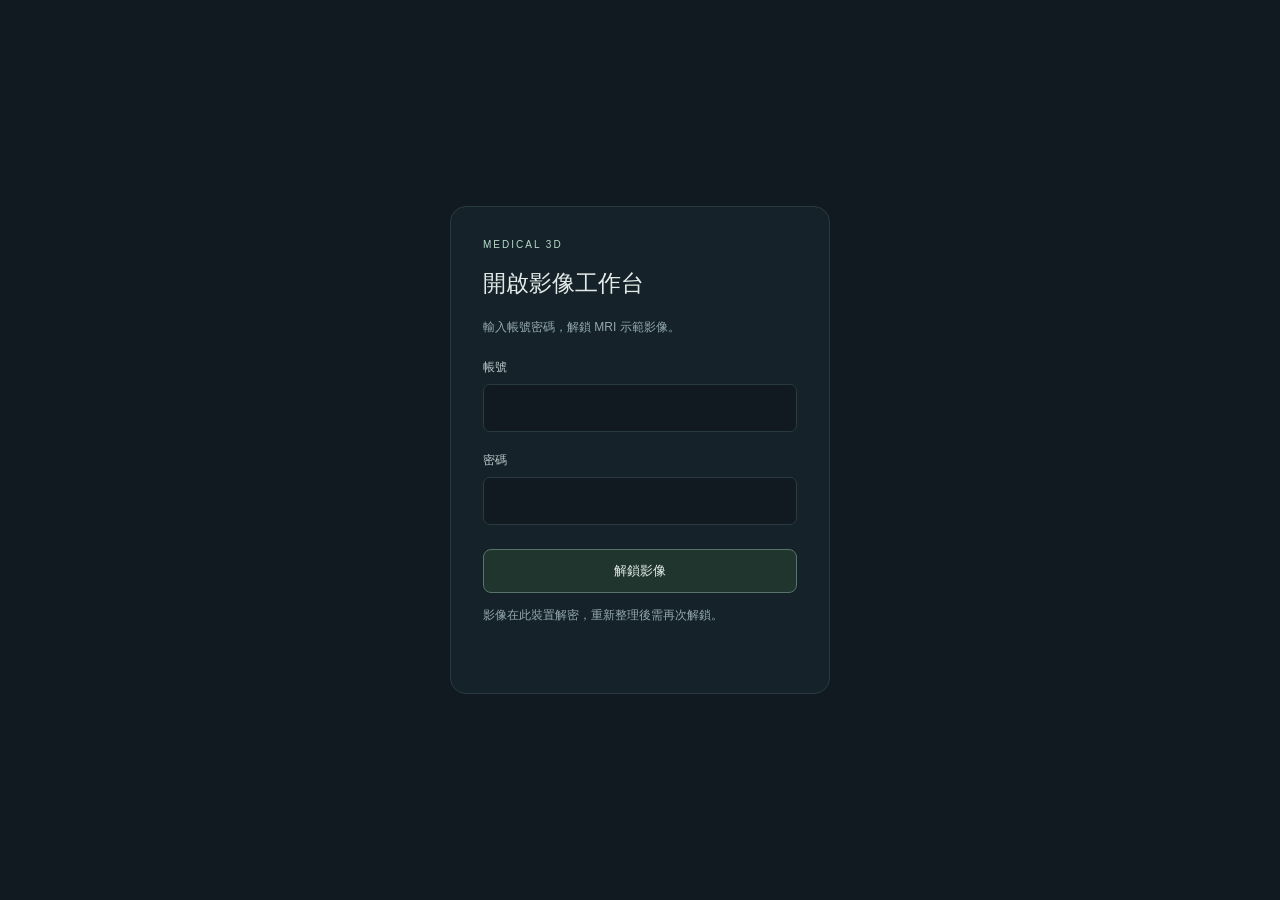
==== index.html @ 7bbcfc9d "Publish encrypted MRI demonstration" ====
<!doctype html>
<html lang="zh-Hant">
<head>
  <meta charset="utf-8"><meta name="viewport" content="width=device-width,initial-scale=1,viewport-fit=cover">
  <meta name="referrer" content="no-referrer"><meta http-equiv="Content-Security-Policy" content="default-src 'self'; script-src 'self' 'wasm-unsafe-eval'; style-src 'self' 'unsafe-inline'; img-src 'self' data: blob:; connect-src 'self'; worker-src 'self' blob:; object-src 'none'; base-uri 'self'; form-action 'none'">
  <meta name="theme-color" content="#101a20"><title>Medical 3D · 影像工作台</title>
  <link rel="stylesheet" href="style.css">
</head>
<body class="locked">
  <div id="login" class="login-screen"><form id="loginForm" class="login-card">
    <div class="eyebrow">MEDICAL 3D</div><h2>開啟影像工作台</h2><p>輸入帳號密碼，解鎖 MRI 示範影像。</p>
    <label for="username">帳號</label><input id="username" autocomplete="username" autocapitalize="characters" required>
    <label for="password">密碼</label><input id="password" type="password" autocomplete="current-password" required>
    <button id="unlock" class="button" type="submit">解鎖影像</button><p id="loginStatus" role="status" aria-live="polite">影像在此裝置解密，重新整理後需再次解鎖。</p>
  </form></div>
  <header><a class="brand" href="./"><span class="brand-icon">◈</span> MEDICAL <b>3D</b></a><span class="edition">影像工作台 <small>PREVIEW 01</small></span><button id="openFile" class="button">＋ 開啟影像檔</button><button id="lock" class="text-button" hidden>鎖定</button><input id="file" type="file" accept=".m3d,.nii" hidden></header>
  <main>
    <aside>
      <div class="eyebrow">WORKSPACE</div><h1>從切片，<br>看見立體。</h1><p class="intro">探索影像、調整剖面，<br>從不同視角理解空間。</p>
      <section><label for="dataset">影像資料</label><select id="dataset"><option value="phantom">合成幾何 · 功能測試</option></select><div class="meta"><span id="dimensions">—</span><span id="kind">合成測試</span></div></section>
      <section><div class="section-title">顯示方式</div><div class="segmented" id="modes"><button data-mode="4" class="active">立體</button><button data-mode="0">切片</button><button data-mode="3">四視窗</button></div></section>
      <section class="controls"><div class="section-title">影像調整 <button class="text-button" id="reset">重設</button></div>
        <label for="slice">切片位置 <output id="sliceValue">—</output></label><input id="slice" type="range" min="0" max="100" value="50">
        <label for="contrast">亮度下限 <output id="contrastValue">25</output></label><input id="contrast" type="range" min="0" max="240" value="25">
        <label for="ceiling">亮度上限 <output id="ceilingValue">220</output></label><input id="ceiling" type="range" min="1" max="255" value="220">
        <label for="opacity">不透明度 <output id="opacityValue">100%</output></label><input id="opacity" type="range" min="5" max="100" value="100">
      </section>
      <section><div class="section-title">探索剖面 <label class="switch"><input id="clipEnabled" type="checkbox" aria-label="開啟剖切"><span></span></label></div><input aria-label="剖切深度" id="clip" type="range" min="-140" max="140" value="0" disabled><p class="hint">開啟後滑動，查看體積內部。</p></section>
      <details><summary>這份影像的限制</summary><p id="details">合成幾何，只用於驗證顯示與操作。</p><p>本版尚未提供組織分割、手術路徑或力學模擬。重採樣切面不增加原始影像資訊。</p></details>
      <footer>裝置內顯示 · 本機選檔不會上傳<br><a href="vendor/NIIVUE-LICENSE.txt">NiiVue 0.58.0</a></footer>
    </aside>
    <div class="workspace">
      <div class="viewer-top"><div><span class="dot"></span><span id="title">合成幾何 · 功能測試</span></div><span id="state" role="status" aria-live="polite">準備顯示引擎</span></div>
      <div class="canvas-wrap"><canvas id="gl" aria-label="可互動的三維影像"></canvas><div id="empty" hidden></div><div class="view-label" id="viewLabel">3D VOLUME</div><div class="canvas-note" id="canvasNote">合成幾何 · 非病例影像</div><div class="quick-views"><button data-view="front">正面視角</button><button data-view="side">側面視角</button><button data-view="top">頂部視角</button></div></div>
      <div class="viewer-bottom"><span>單指拖曳旋轉 · 雙指縮放</span><span id="resolution">—</span></div>
      <div class="notice"><span>◉</span><p id="notice">合成幾何供功能測試。可從左側選擇本機病例，或開啟 .m3d／未壓縮 .nii 檔。</p></div>
    </div>
  </main>
  <script type="module" src="app.js"></script>
</body></html>
---- style.css ----
:root{color-scheme:dark;--bg:#101a20;--panel:#152229;--line:#2a3a41;--ink:#e3ebe9;--muted:#94a9ad;--accent:#b5dcc9;--warm:#ddc399;font-family:-apple-system,BlinkMacSystemFont,"Noto Sans TC",sans-serif}*{box-sizing:border-box}body{margin:0;background:var(--bg);color:var(--ink)}header{height:80px;border-bottom:1px solid var(--line);display:flex;align-items:center;padding:0 30px;gap:36px}.brand{color:var(--ink);text-decoration:none;font-size:16px;letter-spacing:2px;display:flex;align-items:center;gap:8px}.brand b{font-weight:400;color:var(--accent)}.brand-icon{font-size:32px;color:var(--accent);margin-right:6px}.edition{font-size:13px;color:var(--muted)}.edition small{font-size:9px;letter-spacing:1.2px;margin-left:12px}button,select,input{font:inherit}button,select{min-height:44px}button{cursor:pointer;color:var(--ink)}.button{margin-left:auto;border:1px solid #577469;border-radius:8px;background:#20352e;padding:0 18px;font-size:13px}button:hover{filter:brightness(1.16)}button:focus-visible,select:focus-visible,input:focus-visible,summary:focus-visible{outline:2px solid var(--accent);outline-offset:4px}main{display:grid;grid-template-columns:278px minmax(0,1fr);min-height:calc(100dvh - 80px)}aside{padding:30px 24px;background:var(--panel);border-right:1px solid var(--line)}.eyebrow{font-size:10px;color:var(--accent);letter-spacing:2px}h1{font-size:30px;line-height:1.45;font-weight:500;letter-spacing:.6px;margin:16px 0 12px}.intro{font-size:12px;line-height:1.9;color:var(--muted);margin:0 0 30px}section{margin-bottom:25px}label,.section-title{font-size:12px;display:flex;align-items:center;justify-content:space-between;color:#b9c9ca;margin-bottom:12px}.section-title{letter-spacing:.4px}select{width:100%;background:#101c22;border:1px solid var(--line);border-radius:7px;padding:10px;color:var(--ink);font-size:12px}.meta{display:flex;justify-content:space-between;gap:8px;font-size:10px;color:var(--muted);margin-top:11px}.segmented{display:flex;padding:4px;background:#0d181d;border-radius:8px;gap:3px}.segmented button{flex:1;border:0;background:none;color:var(--muted);border-radius:5px;font-size:12px}.segmented button.active{background:#345346;color:#e4f1e8}.text-button{border:0;background:none;font-size:11px;color:var(--accent);min-height:30px}.controls label{margin-top:15px;margin-bottom:8px}output{font-size:11px;color:var(--ink);font-variant-numeric:tabular-nums}input[type=range]{width:100%;accent-color:var(--accent);height:22px;margin:0;cursor:pointer}input:disabled{opacity:.3}.hint,details p{font-size:11px;line-height:1.9;color:var(--muted)}.switch{margin:0;cursor:pointer}.switch input{width:20px;height:20px;accent-color:var(--accent)}details{border-top:1px solid var(--line);padding-top:18px}summary{font-size:11px;color:var(--warm);cursor:pointer;min-height:30px}footer{font-size:10px;color:#7e999f;line-height:2;margin-top:25px}footer a{color:inherit}.workspace{padding:22px 28px;min-width:0;display:flex;flex-direction:column}.viewer-top,.viewer-bottom{display:flex;align-items:center;justify-content:space-between;gap:14px;font-size:12px;min-height:40px}.viewer-top>div{display:flex;align-items:center;gap:10px}.dot{width:6px;height:6px;background:var(--accent);border-radius:50%}#state{font-size:10px;color:var(--muted)}.canvas-wrap{position:relative;min-height:400px;height:calc(100dvh - 263px);max-height:980px;background:#080f13;border:1px solid #223239;border-radius:12px;overflow:hidden;margin-top:12px}canvas{width:100%;height:100%;display:block;touch-action:none}.view-label{position:absolute;left:22px;top:20px;pointer-events:none;font-size:10px;letter-spacing:2px;color:#89a6aa}.canvas-note{position:absolute;left:22px;bottom:20px;pointer-events:none;font-size:10px;color:#b8a687;background:#111a1ecf;padding:7px 10px;border-radius:5px}.quick-views{position:absolute;right:16px;top:12px;display:flex;gap:4px}.quick-views button{border:1px solid #2b4148;border-radius:5px;color:#a1b9bd;background:#101d25cc;padding:6px 10px;font-size:10px}.viewer-bottom{font-size:10px;color:var(--muted);min-height:42px}.notice{border:1px solid #4c4636;background:#29282077;border-radius:8px;padding:12px 16px;display:flex;gap:12px;align-items:flex-start;color:var(--warm);margin-top:5px}.notice>span{margin-top:1px}.notice p{margin:0;font-size:11px;line-height:1.8}#empty{position:absolute;inset:0;display:grid;place-items:center;background:#101a20;padding:30px;text-align:center;color:var(--warm);font-size:14px;line-height:1.8}#empty[hidden]{display:none}@media(min-width:1500px){aside{padding:34px}main{grid-template-columns:310px minmax(0,1fr)}.workspace{padding:26px 40px}}@media(max-width:900px){header{padding:0 20px;gap:16px;height:68px}.edition{display:none}main{grid-template-columns:230px minmax(0,1fr)}aside{padding:24px 18px}h1{font-size:25px}.workspace{padding:16px}.canvas-wrap{height:calc(100dvh - 260px);min-height:380px}.quick-views button{font-size:9px;padding:4px 7px}.canvas-note{left:12px;bottom:12px;max-width:90%;font-size:9px}}@media(max-width:620px){header{padding:0 14px;height:64px}.brand{font-size:12px;letter-spacing:1px}.button{font-size:11px;padding:0 10px}main{display:flex;flex-direction:column}.workspace{order:0;padding:12px}.canvas-wrap{height:58dvh;min-height:340px}.viewer-top{font-size:11px}.viewer-top #state{max-width:95px;text-align:right}.quick-views{top:36px;right:10px;gap:3px}aside{order:1;border-right:0;border-top:1px solid var(--line);display:grid;grid-template-columns:1fr 1fr;gap:20px;padding:24px}.eyebrow,h1,.intro{display:none}aside section{margin:0}aside .controls{grid-row:span 2}aside details{grid-column:1/-1}aside footer{margin:0;grid-column:1/-1}.notice p{font-size:10px}.canvas-note{max-width:95%;font-size:9px}.view-label{left:14px;top:15px}.viewer-bottom{font-size:9px}}
@media(min-width:621px){body{height:100dvh;overflow:hidden}main{height:calc(100dvh - 80px);min-height:0;overflow:hidden}aside{overflow-y:auto}.workspace{min-height:0;height:100%;overflow:hidden}.canvas-wrap{flex:1;min-height:180px;height:auto}.viewer-top,.viewer-bottom,.notice{flex-shrink:0}}
@media(min-width:621px) and (max-width:900px){main{height:calc(100dvh - 68px)}}

.locked>header,.locked>main{display:none}.login-screen{min-height:100dvh;display:grid;place-items:center;padding:24px}.login-screen[hidden]{display:none}.login-card{width:min(100%,380px);padding:32px;border:1px solid var(--line);border-radius:16px;background:var(--panel)}.login-card h2{font-size:23px;font-weight:500;margin:18px 0}.login-card p{font-size:12px;color:var(--muted);line-height:1.8}.login-card label{margin:20px 0 8px}.login-card input{width:100%;min-height:48px;padding:12px;border:1px solid var(--line);border-radius:7px;background:var(--bg);color:var(--ink);font-size:16px}.login-card .button{width:100%;margin-top:24px}.login-card .eyebrow{display:block}#loginStatus{min-height:44px}.locked{overflow:auto}
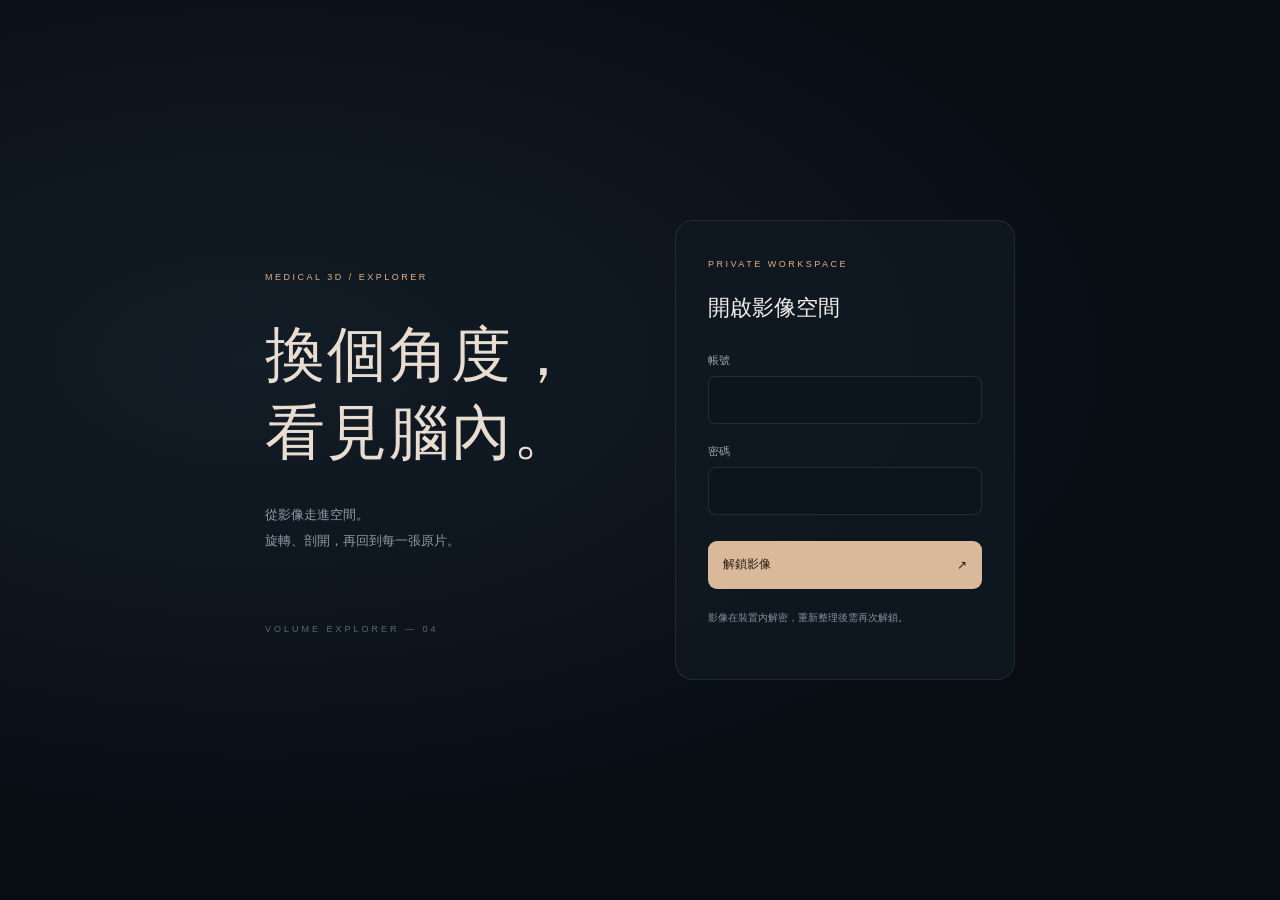
==== commit 017c47de: "Redesign brain explorer with high-resolution rendering and immersive controls" ====
--- a/index.html
+++ b/index.html
@@ -1,40 +1,21 @@
 <!doctype html>
 <html lang="zh-Hant">
 <head>
-  <meta charset="utf-8"><meta name="viewport" content="width=device-width,initial-scale=1,viewport-fit=cover">
-  <meta name="referrer" content="no-referrer"><meta http-equiv="Content-Security-Policy" content="default-src 'self'; script-src 'self' 'wasm-unsafe-eval'; style-src 'self' 'unsafe-inline'; img-src 'self' data: blob:; connect-src 'self'; worker-src 'self' blob:; object-src 'none'; base-uri 'self'; form-action 'none'">
-  <meta name="theme-color" content="#101a20"><title>Medical 3D · 影像工作台</title>
-  <link rel="stylesheet" href="style.css">
+<meta charset="utf-8"><meta name="viewport" content="width=device-width,initial-scale=1,viewport-fit=cover"><meta name="referrer" content="no-referrer">
+<meta http-equiv="Content-Security-Policy" content="default-src 'self'; script-src 'self' 'wasm-unsafe-eval'; style-src 'self' 'unsafe-inline'; img-src 'self' data: blob:; connect-src 'self'; worker-src 'self' blob:; object-src 'none'; base-uri 'self'; form-action 'none'">
+<meta name="theme-color" content="#080d14"><title>Medical 3D · Brain Explorer</title><link rel="stylesheet" href="style.css?v=20261001-explorer">
 </head>
 <body class="locked">
-  <div id="login" class="login-screen"><form id="loginForm" class="login-card">
-    <div class="eyebrow">MEDICAL 3D</div><h2>開啟影像工作台</h2><p>輸入帳號密碼，解鎖 MRI 示範影像。</p>
-    <label for="username">帳號</label><input id="username" autocomplete="username" autocapitalize="characters" required>
-    <label for="password">密碼</label><input id="password" type="password" autocomplete="current-password" required>
-    <button id="unlock" class="button" type="submit">解鎖影像</button><p id="loginStatus" role="status" aria-live="polite">影像在此裝置解密，重新整理後需再次解鎖。</p>
-  </form></div>
-  <header><a class="brand" href="./"><span class="brand-icon">◈</span> MEDICAL <b>3D</b></a><span class="edition">影像工作台 <small>PREVIEW 01</small></span><button id="openFile" class="button">＋ 開啟影像檔</button><button id="lock" class="text-button" hidden>鎖定</button><input id="file" type="file" accept=".m3d,.nii" hidden></header>
-  <main>
-    <aside>
-      <div class="eyebrow">WORKSPACE</div><h1>從切片，<br>看見立體。</h1><p class="intro">探索影像、調整剖面，<br>從不同視角理解空間。</p>
-      <section><label for="dataset">影像資料</label><select id="dataset"><option value="phantom">合成幾何 · 功能測試</option></select><div class="meta"><span id="dimensions">—</span><span id="kind">合成測試</span></div></section>
-      <section><div class="section-title">顯示方式</div><div class="segmented" id="modes"><button data-mode="4" class="active">立體</button><button data-mode="0">切片</button><button data-mode="3">四視窗</button></div></section>
-      <section class="controls"><div class="section-title">影像調整 <button class="text-button" id="reset">重設</button></div>
-        <label for="slice">切片位置 <output id="sliceValue">—</output></label><input id="slice" type="range" min="0" max="100" value="50">
-        <label for="contrast">亮度下限 <output id="contrastValue">25</output></label><input id="contrast" type="range" min="0" max="240" value="25">
-        <label for="ceiling">亮度上限 <output id="ceilingValue">220</output></label><input id="ceiling" type="range" min="1" max="255" value="220">
-        <label for="opacity">不透明度 <output id="opacityValue">100%</output></label><input id="opacity" type="range" min="5" max="100" value="100">
-      </section>
-      <section><div class="section-title">探索剖面 <label class="switch"><input id="clipEnabled" type="checkbox" aria-label="開啟剖切"><span></span></label></div><input aria-label="剖切深度" id="clip" type="range" min="-140" max="140" value="0" disabled><p class="hint">開啟後滑動，查看體積內部。</p></section>
-      <details><summary>這份影像的限制</summary><p id="details">合成幾何，只用於驗證顯示與操作。</p><p>本版尚未提供組織分割、手術路徑或力學模擬。重採樣切面不增加原始影像資訊。</p></details>
-      <footer>裝置內顯示 · 本機選檔不會上傳<br><a href="vendor/NIIVUE-LICENSE.txt">NiiVue 0.58.0</a></footer>
-    </aside>
-    <div class="workspace">
-      <div class="viewer-top"><div><span class="dot"></span><span id="title">合成幾何 · 功能測試</span></div><span id="state" role="status" aria-live="polite">準備顯示引擎</span></div>
-      <div class="canvas-wrap"><canvas id="gl" aria-label="可互動的三維影像"></canvas><div id="empty" hidden></div><div class="view-label" id="viewLabel">3D VOLUME</div><div class="canvas-note" id="canvasNote">合成幾何 · 非病例影像</div><div class="quick-views"><button data-view="front">正面視角</button><button data-view="side">側面視角</button><button data-view="top">頂部視角</button></div></div>
-      <div class="viewer-bottom"><span>單指拖曳旋轉 · 雙指縮放</span><span id="resolution">—</span></div>
-      <div class="notice"><span>◉</span><p id="notice">合成幾何供功能測試。可從左側選擇本機病例，或開啟 .m3d／未壓縮 .nii 檔。</p></div>
-    </div>
-  </main>
-  <script type="module" src="app.js"></script>
+<div id="login" class="login-screen"><div class="login-intro"><span class="eyebrow">MEDICAL 3D / EXPLORER</span><h1>換個角度，<br>看見腦內。</h1><p>從影像走進空間。<br>旋轉、剖開，再回到每一張原片。</p><span class="login-caption">VOLUME EXPLORER — 04</span></div><form id="loginForm" class="login-card"><span class="eyebrow">PRIVATE WORKSPACE</span><h2>開啟影像空間</h2><label for="username">帳號</label><input id="username" autocomplete="username" autocapitalize="characters" required><label for="password">密碼</label><input id="password" type="password" autocomplete="current-password" required><button id="unlock" type="submit" class="primary">解鎖影像 <span>↗</span></button><p id="loginStatus" role="status" aria-live="polite">影像在裝置內解密，重新整理後需再次解鎖。</p></form></div>
+<header><a class="brand" href="./"><span class="brand-mark">M<span>3</span></span><span>MEDICAL <b>3D</b><small>BRAIN EXPLORER</small></span></a><div class="study-select"><label class="sr-only" for="dataset">影像資料</label><span class="study-dot"></span><select id="dataset"><option value="phantom">合成幾何 · 功能測試</option></select></div><div class="header-actions"><button id="openFile" class="quiet">匯入</button><button id="settingsToggle" aria-controls="settingsPanel" aria-expanded="false" class="quiet">調整 <span>☷</span></button><button id="lock" class="quiet" hidden>鎖定</button></div><input id="file" type="file" accept=".m3d,.nii" hidden></header>
+<main>
+<div class="canvas-wrap"><canvas id="gl" aria-label="可互動的三維影像"></canvas><div id="empty" hidden></div></div>
+<div class="scene-heading"><span class="eyebrow" id="viewLabel">VOLUME EXPLORER</span><h1 id="sceneTitle">腦內，另一個視角。</h1><p id="modeHelp">拖曳旋轉，探索影像中的空間。</p><div class="scene-meta"><span id="kind">—</span><span id="resolution">—</span><span id="state" role="status" aria-live="polite">準備顯示</span></div><span id="title" class="sr-only"></span><span id="dimensions" class="sr-only"></span></div>
+<div class="quick-views"><span>VIEW</span><button data-view="front" aria-label="正面視角">01</button><button data-view="side" aria-label="側面視角">02</button><button data-view="top" aria-label="頂部視角">03</button><i></i><button id="rotate" aria-pressed="false" aria-label="自動旋轉">↻</button><button id="reset" aria-label="重設視角">⌂</button></div>
+<section class="source-card" id="sourceCard" aria-label="同步原始切片"><div class="card-label"><span>SOURCE IMAGE</span><output id="previewValue">—</output></div><canvas id="sourcePreview" width="256" height="256" aria-label="原始切片對照"></canvas><div class="preview-control"><label for="previewSlice">原片位置</label><input id="previewSlice" aria-label="原片位置" type="range" min="0" max="62" value="31"></div><p>同一組 MRI · 原片對照</p></section>
+<div class="scene-foot"><span id="gestureHelp">拖曳旋轉 · 雙指縮放</span><span id="canvasNote">AI 候選分割 · 幾何未校準</span></div>
+<div class="bottom-tools"><section id="cutControls" hidden><div class="cut-heading"><label for="clipAxis">剖切方向</label><select id="clipAxis"><option value="0">方向一</option><option value="1">方向二</option><option value="2">方向三</option></select><button id="faceCut" class="quiet">面向剖面</button><output id="clipValue">中央</output></div><div class="cut-range"><span>淺</span><input aria-label="剖切深度" id="clip" type="range" min="-45" max="45" value="0"><span>深</span></div></section><section class="slice-navigation" aria-label="切面位置"><div><label for="slice">原切片位置 <output id="sliceValue">—</output></label><input id="slice" type="range" min="0" max="100" value="50"></div><div class="reslice-control"><label for="sliceX">重切面一 <output id="sliceXValue">—</output></label><input id="sliceX" type="range" min="0" max="255" value="128"></div><div class="reslice-control"><label for="sliceY">重切面二 <output id="sliceYValue">—</output></label><input id="sliceY" type="range" min="0" max="255" value="128"></div></section>
+<nav id="modes" aria-label="顯示方式"><button data-mode="tissue" data-needs-brain hidden><span class="mode-symbol">◈</span>立體探索</button><button data-mode="cut"><span class="mode-symbol">◐</span>剖開看</button><button data-mode="review" data-needs-brain hidden><span class="mode-symbol">⊕</span>分割核對</button><button data-mode="slice"><span class="mode-symbol">▤</span>原切片</button><button data-mode="multi"><span class="mode-symbol">⊞</span>四視窗</button><button data-mode="brain" data-needs-brain hidden><span class="mode-symbol">◇</span>腦外形</button></nav></div>
+<aside id="settingsPanel" hidden><div class="panel-heading"><h2>影像調整</h2><button id="settingsClose" class="quiet" aria-label="關閉調整">×</button></div><section><label for="renderStyle">立體外觀</label><select id="renderStyle"><option value="warm">暖色光影</option><option value="gray">灰階光影</option><option value="flat">原始灰階</option></select><p class="hint">外觀配色不代表組織分類；原切片維持灰階。</p><label for="contrast">亮度下限 <output id="contrastValue">25</output></label><input id="contrast" type="range" min="0" max="240" value="25"><label for="ceiling">亮度上限 <output id="ceilingValue">220</output></label><input id="ceiling" type="range" min="1" max="255" value="220"><label for="opacity">不透明度 <output id="opacityValue">100%</output></label><input id="opacity" type="range" min="5" max="100" value="100"></section><details><summary>來源與限制</summary><p id="details"></p><p id="notice"></p><p>尚未提供腫瘤／血管分割、手術路徑或力學模擬。現有 JPEG 不提供已驗證的解剖方向或毫米尺度。</p></details><footer>本機選檔不會上傳<br><a href="vendor/NIIVUE-LICENSE.txt">NiiVue 0.58.0</a> · EXPLORER 04</footer></aside>
+</main><script type="module" src="app.js?v=20261001-explorer"></script>
 </body></html>
--- a/style.css
+++ b/style.css
@@ -1,5 +1,9 @@
-:root{color-scheme:dark;--bg:#101a20;--panel:#152229;--line:#2a3a41;--ink:#e3ebe9;--muted:#94a9ad;--accent:#b5dcc9;--warm:#ddc399;font-family:-apple-system,BlinkMacSystemFont,"Noto Sans TC",sans-serif}*{box-sizing:border-box}body{margin:0;background:var(--bg);color:var(--ink)}header{height:80px;border-bottom:1px solid var(--line);display:flex;align-items:center;padding:0 30px;gap:36px}.brand{color:var(--ink);text-decoration:none;font-size:16px;letter-spacing:2px;display:flex;align-items:center;gap:8px}.brand b{font-weight:400;color:var(--accent)}.brand-icon{font-size:32px;color:var(--accent);margin-right:6px}.edition{font-size:13px;color:var(--muted)}.edition small{font-size:9px;letter-spacing:1.2px;margin-left:12px}button,select,input{font:inherit}button,select{min-height:44px}button{cursor:pointer;color:var(--ink)}.button{margin-left:auto;border:1px solid #577469;border-radius:8px;background:#20352e;padding:0 18px;font-size:13px}button:hover{filter:brightness(1.16)}button:focus-visible,select:focus-visible,input:focus-visible,summary:focus-visible{outline:2px solid var(--accent);outline-offset:4px}main{display:grid;grid-template-columns:278px minmax(0,1fr);min-height:calc(100dvh - 80px)}aside{padding:30px 24px;background:var(--panel);border-right:1px solid var(--line)}.eyebrow{font-size:10px;color:var(--accent);letter-spacing:2px}h1{font-size:30px;line-height:1.45;font-weight:500;letter-spacing:.6px;margin:16px 0 12px}.intro{font-size:12px;line-height:1.9;color:var(--muted);margin:0 0 30px}section{margin-bottom:25px}label,.section-title{font-size:12px;display:flex;align-items:center;justify-content:space-between;color:#b9c9ca;margin-bottom:12px}.section-title{letter-spacing:.4px}select{width:100%;background:#101c22;border:1px solid var(--line);border-radius:7px;padding:10px;color:var(--ink);font-size:12px}.meta{display:flex;justify-content:space-between;gap:8px;font-size:10px;color:var(--muted);margin-top:11px}.segmented{display:flex;padding:4px;background:#0d181d;border-radius:8px;gap:3px}.segmented button{flex:1;border:0;background:none;color:var(--muted);border-radius:5px;font-size:12px}.segmented button.active{background:#345346;color:#e4f1e8}.text-button{border:0;background:none;font-size:11px;color:var(--accent);min-height:30px}.controls label{margin-top:15px;margin-bottom:8px}output{font-size:11px;color:var(--ink);font-variant-numeric:tabular-nums}input[type=range]{width:100%;accent-color:var(--accent);height:22px;margin:0;cursor:pointer}input:disabled{opacity:.3}.hint,details p{font-size:11px;line-height:1.9;color:var(--muted)}.switch{margin:0;cursor:pointer}.switch input{width:20px;height:20px;accent-color:var(--accent)}details{border-top:1px solid var(--line);padding-top:18px}summary{font-size:11px;color:var(--warm);cursor:pointer;min-height:30px}footer{font-size:10px;color:#7e999f;line-height:2;margin-top:25px}footer a{color:inherit}.workspace{padding:22px 28px;min-width:0;display:flex;flex-direction:column}.viewer-top,.viewer-bottom{display:flex;align-items:center;justify-content:space-between;gap:14px;font-size:12px;min-height:40px}.viewer-top>div{display:flex;align-items:center;gap:10px}.dot{width:6px;height:6px;background:var(--accent);border-radius:50%}#state{font-size:10px;color:var(--muted)}.canvas-wrap{position:relative;min-height:400px;height:calc(100dvh - 263px);max-height:980px;background:#080f13;border:1px solid #223239;border-radius:12px;overflow:hidden;margin-top:12px}canvas{width:100%;height:100%;display:block;touch-action:none}.view-label{position:absolute;left:22px;top:20px;pointer-events:none;font-size:10px;letter-spacing:2px;color:#89a6aa}.canvas-note{position:absolute;left:22px;bottom:20px;pointer-events:none;font-size:10px;color:#b8a687;background:#111a1ecf;padding:7px 10px;border-radius:5px}.quick-views{position:absolute;right:16px;top:12px;display:flex;gap:4px}.quick-views button{border:1px solid #2b4148;border-radius:5px;color:#a1b9bd;background:#101d25cc;padding:6px 10px;font-size:10px}.viewer-bottom{font-size:10px;color:var(--muted);min-height:42px}.notice{border:1px solid #4c4636;background:#29282077;border-radius:8px;padding:12px 16px;display:flex;gap:12px;align-items:flex-start;color:var(--warm);margin-top:5px}.notice>span{margin-top:1px}.notice p{margin:0;font-size:11px;line-height:1.8}#empty{position:absolute;inset:0;display:grid;place-items:center;background:#101a20;padding:30px;text-align:center;color:var(--warm);font-size:14px;line-height:1.8}#empty[hidden]{display:none}@media(min-width:1500px){aside{padding:34px}main{grid-template-columns:310px minmax(0,1fr)}.workspace{padding:26px 40px}}@media(max-width:900px){header{padding:0 20px;gap:16px;height:68px}.edition{display:none}main{grid-template-columns:230px minmax(0,1fr)}aside{padding:24px 18px}h1{font-size:25px}.workspace{padding:16px}.canvas-wrap{height:calc(100dvh - 260px);min-height:380px}.quick-views button{font-size:9px;padding:4px 7px}.canvas-note{left:12px;bottom:12px;max-width:90%;font-size:9px}}@media(max-width:620px){header{padding:0 14px;height:64px}.brand{font-size:12px;letter-spacing:1px}.button{font-size:11px;padding:0 10px}main{display:flex;flex-direction:column}.workspace{order:0;padding:12px}.canvas-wrap{height:58dvh;min-height:340px}.viewer-top{font-size:11px}.viewer-top #state{max-width:95px;text-align:right}.quick-views{top:36px;right:10px;gap:3px}aside{order:1;border-right:0;border-top:1px solid var(--line);display:grid;grid-template-columns:1fr 1fr;gap:20px;padding:24px}.eyebrow,h1,.intro{display:none}aside section{margin:0}aside .controls{grid-row:span 2}aside details{grid-column:1/-1}aside footer{margin:0;grid-column:1/-1}.notice p{font-size:10px}.canvas-note{max-width:95%;font-size:9px}.view-label{left:14px;top:15px}.viewer-bottom{font-size:9px}}
-@media(min-width:621px){body{height:100dvh;overflow:hidden}main{height:calc(100dvh - 80px);min-height:0;overflow:hidden}aside{overflow-y:auto}.workspace{min-height:0;height:100%;overflow:hidden}.canvas-wrap{flex:1;min-height:180px;height:auto}.viewer-top,.viewer-bottom,.notice{flex-shrink:0}}
-@media(min-width:621px) and (max-width:900px){main{height:calc(100dvh - 68px)}}
+:root{color-scheme:dark;font-family:-apple-system,BlinkMacSystemFont,"Noto Sans TC",sans-serif;--bg:#080d14;--panel:#101821ee;--line:#ffffff15;--ink:#f1eee9;--muted:#83939f;--accent:#e3ae83;--mint:#97c7ba}*{box-sizing:border-box}body{margin:0;background:var(--bg);color:var(--ink);overflow:hidden}button,input,select{font:inherit}button{cursor:pointer}button,select{min-height:44px}button{color:inherit}button:disabled{opacity:.35;cursor:wait}button:focus-visible,input:focus-visible,select:focus-visible,summary:focus-visible{outline:2px solid var(--accent);outline-offset:3px}button:hover{background-color:#ffffff0b}.quiet{border:0;background:transparent;font-size:12px;padding:0 13px;color:#a8b3bc;border-radius:9px}.quiet:hover{color:var(--ink)}[hidden]{display:none!important}.sr-only{position:absolute;width:1px;height:1px;padding:0;margin:-1px;overflow:hidden;clip:rect(0,0,0,0);white-space:nowrap;border:0}header{height:82px;display:flex;align-items:center;gap:34px;border-bottom:1px solid var(--line);padding:0 32px;position:relative;z-index:5;background:#0b111a}.brand{display:flex;gap:12px;align-items:center;color:var(--ink);text-decoration:none;flex-shrink:0;font-size:12px;letter-spacing:2px}.brand b{color:var(--accent);font-weight:500}.brand small{display:block;font-size:8px;letter-spacing:2.4px;color:var(--muted);margin-top:5px}.brand-mark{font-size:24px;letter-spacing:-4px;border:1px solid #e3ae8350;border-radius:11px;padding:6px 9px 6px 5px;color:var(--accent)}.brand-mark span{font-size:18px;vertical-align:super}.study-select{display:flex;align-items:center;gap:10px;margin-left:auto;min-width:0}.study-dot{width:5px;height:5px;background:var(--mint);border-radius:50%;flex-shrink:0}select{color:var(--ink);border:1px solid var(--line);background:#101821;border-radius:8px;padding:8px 28px 8px 10px;font-size:12px;max-width:100%}.study-select select{border:0;background:transparent;color:#a9b6bf;max-width:290px}.header-actions{display:flex;gap:5px}main{height:calc(100dvh - 82px);position:relative;isolation:isolate}.canvas-wrap{position:absolute;inset:0;background:var(--bg)}#gl{display:block;width:100%;height:100%;touch-action:none}.scene-heading{position:absolute;top:35px;left:36px;pointer-events:none;max-width:390px}.eyebrow{font-size:9px;letter-spacing:2.5px;color:var(--accent);line-height:1.8}.scene-heading h1{font-size:29px;letter-spacing:1px;font-weight:400;line-height:1.3;margin:11px 0}.scene-heading p{font-size:11px;line-height:1.8;color:var(--muted);max-width:310px;margin:0}.scene-meta{display:flex;gap:12px;margin-top:19px;color:#71818d;font-size:9px;align-items:center}.scene-meta span+span{border-left:1px solid var(--line);padding-left:12px}#state{max-width:150px}.quick-views{position:absolute;right:28px;top:35px;display:flex;flex-direction:column;align-items:center;gap:6px}.quick-views>span{font-size:8px;letter-spacing:2px;color:#657685;margin-bottom:8px}.quick-views button{width:42px;height:42px;min-height:42px;border:1px solid var(--line);border-radius:50%;background:#101821c9;color:#8d9eab;font-size:11px;backdrop-filter:blur(14px)}.quick-views button[aria-pressed=true]{color:var(--accent);border-color:#e3ae8370}.quick-views #rotate{font-size:25px}.quick-views #reset{font-size:23px}.quick-views i{height:9px}.source-card{position:absolute;left:36px;bottom:110px;width:178px;background:#0d151ed9;border:1px solid var(--line);border-radius:14px;padding:12px;backdrop-filter:blur(16px)}.card-label{display:flex;justify-content:space-between;align-items:center;font-size:8px;letter-spacing:1.3px;color:#8d9da9}.card-label output{color:var(--accent);font-size:9px;letter-spacing:0}.source-card canvas{display:block;width:100%;height:auto;margin-top:12px;border-radius:6px;background:#000;image-rendering:auto}.preview-control label{font-size:9px;color:#99a6af}.preview-control{margin-top:10px}.source-card p{margin:5px 0 0;font-size:8px;color:#657581}.scene-foot{position:absolute;bottom:22px;left:36px;right:28px;display:flex;justify-content:space-between;pointer-events:none;font-size:9px;color:#657581;letter-spacing:.3px}.scene-foot #canvasNote{color:#a9937f}.bottom-tools{position:absolute;bottom:52px;left:50%;transform:translateX(-50%);width:max-content;max-width:calc(100% - 60px);z-index:2}#modes{display:flex;gap:3px;background:#101820eb;border:1px solid #ffffff18;box-shadow:0 15px 50px #0005;border-radius:15px;padding:6px;backdrop-filter:blur(18px)}#modes button{display:flex;align-items:center;gap:8px;justify-content:center;border:0;background:none;border-radius:10px;color:#8f9eaa;font-size:11px;padding:0 15px;height:48px;white-space:nowrap}#modes button.active{background:#d9b99a;color:#231c18;box-shadow:0 2px 9px #0004}.mode-symbol{font-size:19px;font-weight:300}.bottom-tools section{border:1px solid var(--line);background:#101820e8;backdrop-filter:blur(18px);padding:13px 17px;margin:0 auto 10px;border-radius:12px;max-width:470px}.cut-heading{display:flex;align-items:center;gap:12px;font-size:10px;color:var(--muted)}.cut-heading select{min-height:30px;font-size:10px;padding:4px 22px 4px 8px}.cut-heading output{margin-left:auto;color:var(--accent);font-variant-numeric:tabular-nums}.cut-heading .quiet{min-height:30px;font-size:10px;padding:0 4px}.cut-range{display:flex;align-items:center;gap:12px;margin-top:6px;font-size:9px;color:#7a8b97}input[type=range]{width:100%;height:22px;accent-color:var(--accent);margin:0;cursor:pointer}.slice-navigation{display:flex;gap:15px}.slice-navigation>div{flex:1;min-width:0}.slice-navigation label{font-size:10px;color:#a9b2ba;display:flex;justify-content:space-between;gap:10px;margin-bottom:4px}.slice-navigation output{font-size:9px;color:var(--accent)}aside{position:absolute;right:22px;top:20px;bottom:48px;width:300px;overflow-y:auto;background:#111b25f5;border:1px solid #ffffff20;border-radius:17px;padding:24px;z-index:6;backdrop-filter:blur(24px);box-shadow:0 25px 60px #0007}.panel-heading{display:flex;justify-content:space-between;align-items:center}.panel-heading h2{font-size:17px;font-weight:400}.panel-heading button{font-size:25px}aside label{display:flex;justify-content:space-between;font-size:11px;color:#a6b4bd;margin:24px 0 9px}aside select{width:100%}aside output{color:var(--accent)}aside .hint,aside details p{font-size:10px;color:var(--muted);line-height:1.9}aside details{border-top:1px solid var(--line);margin-top:25px;padding-top:20px}summary{font-size:11px;cursor:pointer;color:var(--accent);min-height:40px}footer{font-size:9px;color:#657685;line-height:2;margin-top:25px}footer a{color:inherit}#empty{position:absolute;inset:0;display:grid;place-items:center;background:var(--bg);z-index:8;padding:35px;text-align:center;color:var(--accent)}
+.locked>header,.locked>main{display:none}.login-screen{min-height:100dvh;display:flex;align-items:center;justify-content:center;gap:100px;padding:50px;background:radial-gradient(ellipse at 20% 40%,#23354365,transparent 65%)}.login-intro h1{font-size:60px;font-weight:350;letter-spacing:2px;line-height:1.3;margin:30px 0;color:#e8ddd0}.login-intro p{font-size:13px;line-height:2;color:#8e9ba6}.login-caption{display:block;color:#586976;font-size:9px;letter-spacing:3px;margin-top:70px}.login-card{width:340px;padding:32px;border:1px solid var(--line);border-radius:18px;background:#111a23bb}.login-card h2{font-size:22px;font-weight:400;margin:20px 0 30px}.login-card label{display:block;font-size:11px;color:#92a2ae;margin:20px 0 8px}.login-card input{width:100%;min-height:48px;background:#0c141d;border:1px solid #ffffff19;border-radius:8px;padding:12px;color:var(--ink);font-size:16px}.primary{display:flex;justify-content:space-between;align-items:center;width:100%;margin-top:26px;background:#d9b99a;border:0;border-radius:9px;color:#281e16;padding:0 15px;font-size:12px;min-height:48px}.login-card p{font-size:10px;color:#82919e;line-height:1.8;min-height:38px;margin:20px 0 0}
+@media(max-width:1000px){header{padding:0 22px;gap:12px;height:70px}.brand{font-size:10px}.brand-mark{font-size:21px}.header-actions .quiet{padding:0 9px;font-size:11px}main{height:calc(100dvh - 70px)}.scene-heading{top:26px;left:26px}.source-card{left:26px;bottom:150px;width:155px}.bottom-tools{bottom:64px;max-width:calc(100% - 36px)}#modes button{padding:0 11px}.scene-foot{left:26px;bottom:24px}.quick-views{right:20px;top:27px}.login-screen{gap:50px}.login-intro h1{font-size:45px}}
+@media(max-width:620px){header{height:66px;padding:0 15px;gap:8px;flex-wrap:wrap}.brand small{display:none}.brand{font-size:9px;letter-spacing:1px;gap:8px}.brand-mark{font-size:20px;border-radius:9px;padding:4px 7px 4px 3px}.brand-mark span{font-size:14px}.header-actions{margin-left:auto}.header-actions .quiet{font-size:10px;padding:0 7px}#openFile{display:block}.study-select{position:absolute;top:73px;left:17px;right:60px;margin:0;z-index:5}.study-select select{font-size:10px;min-height:30px;padding:0 10px 0 0;max-width:100%;width:100%}.study-dot{width:4px;height:4px}main{height:calc(100dvh - 66px)}.scene-heading{top:47px;left:19px;max-width:calc(100% - 77px)}.eyebrow{font-size:8px;letter-spacing:1.8px}.scene-heading h1{font-size:24px;margin:7px 0}.scene-heading p{display:none}.scene-meta{margin-top:11px;font-size:8px;gap:9px}.scene-meta span+span{padding-left:9px}#state{display:none}.quick-views{top:40px;right:13px;gap:5px}.quick-views>span{display:none}.quick-views button{width:34px;height:34px;min-height:34px;font-size:9px}.quick-views i{height:4px}.quick-views #rotate{font-size:22px}.quick-views #reset{font-size:20px}.source-card{left:18px;bottom:183px;width:102px;padding:8px;border-radius:10px}.source-card .card-label{font-size:6px;letter-spacing:.6px}.card-label output{font-size:7px}.source-card canvas{margin-top:6px}.source-card p,.preview-control label{display:none}.preview-control{margin-top:5px}.preview-control input{height:16px}.bottom-tools{bottom:44px;max-width:calc(100% - 24px);width:100%}#modes{display:grid;grid-template-columns:repeat(3,minmax(0,1fr));padding:4px;border-radius:12px;gap:2px}#modes button{height:42px;min-height:42px;padding:0 6px;font-size:10px;gap:6px;border-radius:8px}.mode-symbol{font-size:16px}.bottom-tools section{padding:8px 11px;margin-bottom:7px;border-radius:9px}.cut-heading{gap:8px;font-size:9px}.cut-heading select{font-size:9px}.cut-heading .quiet{font-size:9px}.cut-range{margin-top:2px}.scene-foot{left:18px;right:18px;bottom:14px;font-size:7px;gap:10px;align-items:flex-end}.scene-foot #gestureHelp{max-width:95px}.scene-foot #canvasNote{text-align:right;max-width:190px}.slice-navigation{gap:9px}.slice-navigation label{font-size:8px}.slice-navigation output{font-size:8px}aside{top:10px;right:10px;bottom:12px;width:min(320px,calc(100% - 20px));padding:22px}.login-screen{display:block;padding:35px 25px;overflow:auto;max-height:100dvh}.login-intro h1{font-size:37px;margin:17px 0}.login-intro p,.login-caption{display:none}.login-card{margin-top:28px;width:100%;padding:24px}.login-card h2{font-size:19px;margin:15px 0}.login-card>.eyebrow{display:none}}
+@media(prefers-reduced-motion:reduce){*{scroll-behavior:auto!important}}
 
-.locked>header,.locked>main{display:none}.login-screen{min-height:100dvh;display:grid;place-items:center;padding:24px}.login-screen[hidden]{display:none}.login-card{width:min(100%,380px);padding:32px;border:1px solid var(--line);border-radius:16px;background:var(--panel)}.login-card h2{font-size:23px;font-weight:500;margin:18px 0}.login-card p{font-size:12px;color:var(--muted);line-height:1.8}.login-card label{margin:20px 0 8px}.login-card input{width:100%;min-height:48px;padding:12px;border:1px solid var(--line);border-radius:7px;background:var(--bg);color:var(--ink);font-size:16px}.login-card .button{width:100%;margin-top:24px}.login-card .eyebrow{display:block}#loginStatus{min-height:44px}.locked{overflow:auto}
+@media(max-width:620px){.source-card{top:215px;bottom:auto;width:86px}.source-card .card-label{letter-spacing:0;font-size:5.5px}body[data-mode=cut] .source-card{display:none}}
+@media(max-height:680px) and (min-width:621px){.scene-heading{top:20px}.scene-heading h1{font-size:24px}.scene-heading p{max-width:235px}.source-card{width:130px;bottom:110px;padding:9px}.source-card p{display:none}}
+body[data-mode=slice] .canvas-wrap,body[data-mode=review] .canvas-wrap,body[data-mode=multi] .canvas-wrap{top:135px;bottom:145px}body[data-mode=slice] .scene-heading p,body[data-mode=review] .scene-heading p,body[data-mode=multi] .scene-heading p{display:none}body[data-mode=multi] .quick-views{display:none}@media(max-width:1000px) and (min-width:621px){.source-card{width:145px}}@media(max-width:620px){body[data-mode=slice] .canvas-wrap,body[data-mode=review] .canvas-wrap,body[data-mode=multi] .canvas-wrap{top:145px;bottom:185px}}
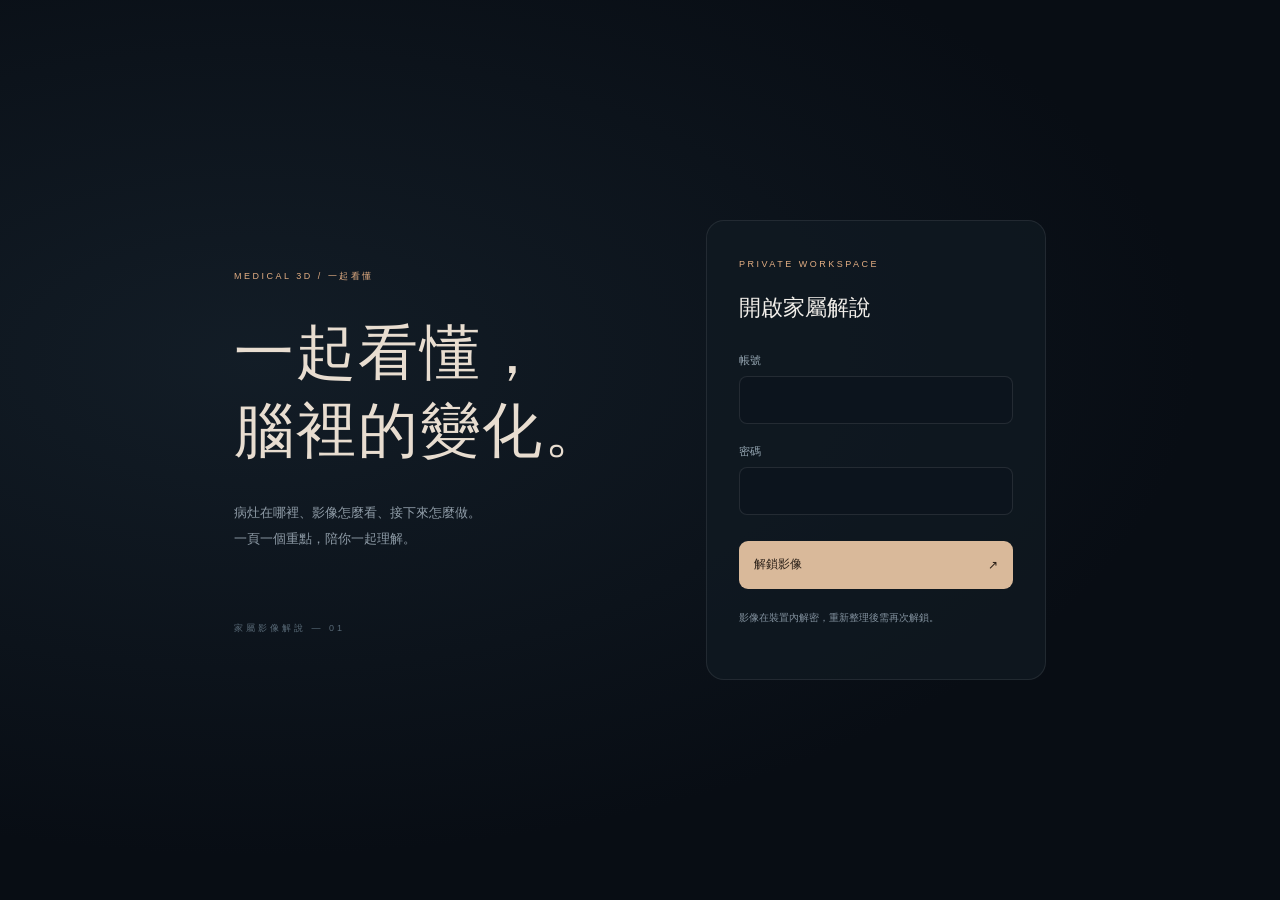
==== commit a7584dff: "Replace default explorer with source-grounded family explanation" ====
--- a/index.html
+++ b/index.html
@@ -3,10 +3,10 @@
 <head>
 <meta charset="utf-8"><meta name="viewport" content="width=device-width,initial-scale=1,viewport-fit=cover"><meta name="referrer" content="no-referrer">
 <meta http-equiv="Content-Security-Policy" content="default-src 'self'; script-src 'self' 'wasm-unsafe-eval'; style-src 'self' 'unsafe-inline'; img-src 'self' data: blob:; connect-src 'self'; worker-src 'self' blob:; object-src 'none'; base-uri 'self'; form-action 'none'">
-<meta name="theme-color" content="#080d14"><title>Medical 3D · Brain Explorer</title><link rel="stylesheet" href="style.css?v=20261001-explorer">
-</head>
+<meta name="theme-color" content="#080d14"><title>一起看懂腦部影像 · Medical 3D</title><link rel="stylesheet" href="style.css?v=20261001-family1">
+<link rel="stylesheet" href="family.css?v=20261001-family1"></head>
 <body class="locked">
-<div id="login" class="login-screen"><div class="login-intro"><span class="eyebrow">MEDICAL 3D / EXPLORER</span><h1>換個角度，<br>看見腦內。</h1><p>從影像走進空間。<br>旋轉、剖開，再回到每一張原片。</p><span class="login-caption">VOLUME EXPLORER — 04</span></div><form id="loginForm" class="login-card"><span class="eyebrow">PRIVATE WORKSPACE</span><h2>開啟影像空間</h2><label for="username">帳號</label><input id="username" autocomplete="username" autocapitalize="characters" required><label for="password">密碼</label><input id="password" type="password" autocomplete="current-password" required><button id="unlock" type="submit" class="primary">解鎖影像 <span>↗</span></button><p id="loginStatus" role="status" aria-live="polite">影像在裝置內解密，重新整理後需再次解鎖。</p></form></div>
+<div id="login" class="login-screen"><div class="login-intro"><span class="eyebrow">MEDICAL 3D / 一起看懂</span><h1>一起看懂，<br>腦裡的變化。</h1><p>病灶在哪裡、影像怎麼看、接下來怎麼做。<br>一頁一個重點，陪你一起理解。</p><span class="login-caption">家屬影像解說 — 01</span></div><form id="loginForm" class="login-card"><span class="eyebrow">PRIVATE WORKSPACE</span><h2>開啟家屬解說</h2><label for="username">帳號</label><input id="username" autocomplete="username" autocapitalize="characters" required><label for="password">密碼</label><input id="password" type="password" autocomplete="current-password" required><button id="unlock" type="submit" class="primary">解鎖影像 <span>↗</span></button><p id="loginStatus" role="status" aria-live="polite">影像在裝置內解密，重新整理後需再次解鎖。</p></form></div>
 <header><a class="brand" href="./"><span class="brand-mark">M<span>3</span></span><span>MEDICAL <b>3D</b><small>BRAIN EXPLORER</small></span></a><div class="study-select"><label class="sr-only" for="dataset">影像資料</label><span class="study-dot"></span><select id="dataset"><option value="phantom">合成幾何 · 功能測試</option></select></div><div class="header-actions"><button id="openFile" class="quiet">匯入</button><button id="settingsToggle" aria-controls="settingsPanel" aria-expanded="false" class="quiet">調整 <span>☷</span></button><button id="lock" class="quiet" hidden>鎖定</button></div><input id="file" type="file" accept=".m3d,.nii" hidden></header>
 <main>
 <div class="canvas-wrap"><canvas id="gl" aria-label="可互動的三維影像"></canvas><div id="empty" hidden></div></div>
@@ -17,5 +17,5 @@
 <div class="bottom-tools"><section id="cutControls" hidden><div class="cut-heading"><label for="clipAxis">剖切方向</label><select id="clipAxis"><option value="0">方向一</option><option value="1">方向二</option><option value="2">方向三</option></select><button id="faceCut" class="quiet">面向剖面</button><output id="clipValue">中央</output></div><div class="cut-range"><span>淺</span><input aria-label="剖切深度" id="clip" type="range" min="-45" max="45" value="0"><span>深</span></div></section><section class="slice-navigation" aria-label="切面位置"><div><label for="slice">原切片位置 <output id="sliceValue">—</output></label><input id="slice" type="range" min="0" max="100" value="50"></div><div class="reslice-control"><label for="sliceX">重切面一 <output id="sliceXValue">—</output></label><input id="sliceX" type="range" min="0" max="255" value="128"></div><div class="reslice-control"><label for="sliceY">重切面二 <output id="sliceYValue">—</output></label><input id="sliceY" type="range" min="0" max="255" value="128"></div></section>
 <nav id="modes" aria-label="顯示方式"><button data-mode="tissue" data-needs-brain hidden><span class="mode-symbol">◈</span>立體探索</button><button data-mode="cut"><span class="mode-symbol">◐</span>剖開看</button><button data-mode="review" data-needs-brain hidden><span class="mode-symbol">⊕</span>分割核對</button><button data-mode="slice"><span class="mode-symbol">▤</span>原切片</button><button data-mode="multi"><span class="mode-symbol">⊞</span>四視窗</button><button data-mode="brain" data-needs-brain hidden><span class="mode-symbol">◇</span>腦外形</button></nav></div>
 <aside id="settingsPanel" hidden><div class="panel-heading"><h2>影像調整</h2><button id="settingsClose" class="quiet" aria-label="關閉調整">×</button></div><section><label for="renderStyle">立體外觀</label><select id="renderStyle"><option value="warm">暖色光影</option><option value="gray">灰階光影</option><option value="flat">原始灰階</option></select><p class="hint">外觀配色不代表組織分類；原切片維持灰階。</p><label for="contrast">亮度下限 <output id="contrastValue">25</output></label><input id="contrast" type="range" min="0" max="240" value="25"><label for="ceiling">亮度上限 <output id="ceilingValue">220</output></label><input id="ceiling" type="range" min="1" max="255" value="220"><label for="opacity">不透明度 <output id="opacityValue">100%</output></label><input id="opacity" type="range" min="5" max="100" value="100"></section><details><summary>來源與限制</summary><p id="details"></p><p id="notice"></p><p>尚未提供腫瘤／血管分割、手術路徑或力學模擬。現有 JPEG 不提供已驗證的解剖方向或毫米尺度。</p></details><footer>本機選檔不會上傳<br><a href="vendor/NIIVUE-LICENSE.txt">NiiVue 0.58.0</a> · EXPLORER 04</footer></aside>
-</main><script type="module" src="app.js?v=20261001-explorer"></script>
+</main><script type="module" src="portal.js?v=20261001-family1"></script>
 </body></html>
--- a/style.css
+++ b/style.css
@@ -4,6 +4,6 @@
 @media(max-width:620px){header{height:66px;padding:0 15px;gap:8px;flex-wrap:wrap}.brand small{display:none}.brand{font-size:9px;letter-spacing:1px;gap:8px}.brand-mark{font-size:20px;border-radius:9px;padding:4px 7px 4px 3px}.brand-mark span{font-size:14px}.header-actions{margin-left:auto}.header-actions .quiet{font-size:10px;padding:0 7px}#openFile{display:block}.study-select{position:absolute;top:73px;left:17px;right:60px;margin:0;z-index:5}.study-select select{font-size:10px;min-height:30px;padding:0 10px 0 0;max-width:100%;width:100%}.study-dot{width:4px;height:4px}main{height:calc(100dvh - 66px)}.scene-heading{top:47px;left:19px;max-width:calc(100% - 77px)}.eyebrow{font-size:8px;letter-spacing:1.8px}.scene-heading h1{font-size:24px;margin:7px 0}.scene-heading p{display:none}.scene-meta{margin-top:11px;font-size:8px;gap:9px}.scene-meta span+span{padding-left:9px}#state{display:none}.quick-views{top:40px;right:13px;gap:5px}.quick-views>span{display:none}.quick-views button{width:34px;height:34px;min-height:34px;font-size:9px}.quick-views i{height:4px}.quick-views #rotate{font-size:22px}.quick-views #reset{font-size:20px}.source-card{left:18px;bottom:183px;width:102px;padding:8px;border-radius:10px}.source-card .card-label{font-size:6px;letter-spacing:.6px}.card-label output{font-size:7px}.source-card canvas{margin-top:6px}.source-card p,.preview-control label{display:none}.preview-control{margin-top:5px}.preview-control input{height:16px}.bottom-tools{bottom:44px;max-width:calc(100% - 24px);width:100%}#modes{display:grid;grid-template-columns:repeat(3,minmax(0,1fr));padding:4px;border-radius:12px;gap:2px}#modes button{height:42px;min-height:42px;padding:0 6px;font-size:10px;gap:6px;border-radius:8px}.mode-symbol{font-size:16px}.bottom-tools section{padding:8px 11px;margin-bottom:7px;border-radius:9px}.cut-heading{gap:8px;font-size:9px}.cut-heading select{font-size:9px}.cut-heading .quiet{font-size:9px}.cut-range{margin-top:2px}.scene-foot{left:18px;right:18px;bottom:14px;font-size:7px;gap:10px;align-items:flex-end}.scene-foot #gestureHelp{max-width:95px}.scene-foot #canvasNote{text-align:right;max-width:190px}.slice-navigation{gap:9px}.slice-navigation label{font-size:8px}.slice-navigation output{font-size:8px}aside{top:10px;right:10px;bottom:12px;width:min(320px,calc(100% - 20px));padding:22px}.login-screen{display:block;padding:35px 25px;overflow:auto;max-height:100dvh}.login-intro h1{font-size:37px;margin:17px 0}.login-intro p,.login-caption{display:none}.login-card{margin-top:28px;width:100%;padding:24px}.login-card h2{font-size:19px;margin:15px 0}.login-card>.eyebrow{display:none}}
 @media(prefers-reduced-motion:reduce){*{scroll-behavior:auto!important}}
 
-@media(max-width:620px){.source-card{top:215px;bottom:auto;width:86px}.source-card .card-label{letter-spacing:0;font-size:5.5px}body[data-mode=cut] .source-card{display:none}}
+@media(max-width:620px){.source-card{top:215px;bottom:auto;width:86px}.source-card .card-label{letter-spacing:0;font-size:5.5px}body[data-view-mode=cut] .source-card{display:none}}
 @media(max-height:680px) and (min-width:621px){.scene-heading{top:20px}.scene-heading h1{font-size:24px}.scene-heading p{max-width:235px}.source-card{width:130px;bottom:110px;padding:9px}.source-card p{display:none}}
-body[data-mode=slice] .canvas-wrap,body[data-mode=review] .canvas-wrap,body[data-mode=multi] .canvas-wrap{top:135px;bottom:145px}body[data-mode=slice] .scene-heading p,body[data-mode=review] .scene-heading p,body[data-mode=multi] .scene-heading p{display:none}body[data-mode=multi] .quick-views{display:none}@media(max-width:1000px) and (min-width:621px){.source-card{width:145px}}@media(max-width:620px){body[data-mode=slice] .canvas-wrap,body[data-mode=review] .canvas-wrap,body[data-mode=multi] .canvas-wrap{top:145px;bottom:185px}}
+body[data-view-mode=slice] .canvas-wrap,body[data-view-mode=review] .canvas-wrap,body[data-view-mode=multi] .canvas-wrap{top:135px;bottom:220px}body[data-view-mode=slice] .scene-heading p,body[data-view-mode=review] .scene-heading p,body[data-view-mode=multi] .scene-heading p{display:none}body[data-view-mode=multi] .quick-views{display:none}@media(max-width:1000px) and (min-width:621px){.source-card{width:145px}}@media(max-width:620px){body[data-view-mode=slice] .canvas-wrap,body[data-view-mode=review] .canvas-wrap,body[data-view-mode=multi] .canvas-wrap{top:145px;bottom:220px}}
--- a/family.css
+++ b/family.css
@@ -0,0 +1,9 @@
+.family-mode{overflow:auto;background:#f4f3ed;color:#263e3c;color-scheme:light}.family-mode>header,.family-mode>main{display:none}.family-mode button:focus-visible,.family-mode select:focus-visible{outline-color:#31786f}.family-mode button:disabled{cursor:default}.family-top{max-width:1440px;margin:auto;height:96px;display:flex;justify-content:space-between;align-items:center;padding:0 64px;border-bottom:1px solid #263e3c18}.family-brand{text-decoration:none;color:#365a55;display:flex;align-items:center;font-size:34px;letter-spacing:-3px;font-weight:600}.family-brand>span{font-size:23px;align-self:flex-start;margin-top:2px}.family-brand b{font-size:15px;line-height:1.4;letter-spacing:1px;font-weight:500;border-left:1px solid #bbc7bf;padding-left:18px;margin-left:24px}.family-brand small{font-size:11px;color:#6d827c;font-weight:400}.family-top-actions{display:flex;align-items:center;gap:16px}.family-top-actions select{background:#e8ece5;border:0;color:#34534d;font-size:14px;padding:12px 32px 12px 16px;border-radius:25px}.family-top-actions button{border:0;background:none;color:#62766e;font-size:13px;padding:0 12px}.family-body{max-width:1440px;margin:auto;padding:30px 64px 10px}.chapter-tabs{display:flex;gap:32px;margin-bottom:36px}.chapter-tabs button{display:flex;align-items:center;gap:10px;border:0;background:none;padding:0;font-size:14px;color:#74857e;min-height:44px}.chapter-tabs button span{border:1px solid #c2cec5;border-radius:50%;width:27px;height:27px;display:grid;place-items:center;font-size:12px}.chapter-tabs button[aria-current=step]{color:#2c6258}.chapter-tabs button[aria-current=step] span{background:#346d62;border-color:#346d62;color:white}.family-grid{display:grid;grid-template-columns:.9fr 1.1fr;gap:65px;align-items:center;min-height:500px}.family-copy{max-width:450px}.family-kicker{font-size:13px;letter-spacing:1px;color:#688279}.family-kicker span{font-size:11px;border:1px solid #b6c9be;border-radius:4px;padding:4px 7px;margin-left:12px;color:#547166}.chapter-count{font-size:12px;letter-spacing:3px;color:#84978e;margin:35px 0 18px}.family-copy h1{font-weight:500;line-height:1.3;letter-spacing:-.5px;font-size:46px;margin:0 0 22px;white-space:pre-line;outline:none}.family-lead{font-size:18px;line-height:1.9;color:#4c665e;margin:0}.takeaway{border-left:3px solid #c77460;padding:4px 0 4px 20px;margin-top:30px}.takeaway span{font-size:11px;letter-spacing:1px;color:#99735e}.takeaway p{font-size:18px;line-height:1.7;margin:7px 0 0;color:#314e43}.talk-notes{margin-top:23px;color:#65796f}.talk-notes summary{font-size:13px;color:#5b7a6d;min-height:44px;display:list-item;padding-top:10px}.talk-notes p{font-size:15px;line-height:1.8;margin:2px 0 15px}.family-visual{min-width:0;align-self:stretch;display:grid;align-items:center}.anatomy-scene{position:relative;background:radial-gradient(ellipse,#e3e9e0,transparent 70%);max-width:550px;margin:auto;width:100%;text-align:center}.anatomy-scene svg{width:100%;display:block;max-height:510px}.illustration-label{font-size:11px;color:#6f837b;display:block;margin:6px 0 16px}.anatomy-key{display:inline-flex;gap:10px;align-items:center;padding:12px 22px;border:1px solid #d5ccc0;border-radius:30px;color:#845449;font-size:15px;background:#f9f4eb}.anatomy-key i{width:12px;height:12px;border-radius:50%;background:#c96c5c}.mri-board{background:#101918;border-radius:22px;padding:18px;color:#e8eee6;box-shadow:0 20px 50px #29453915;max-width:550px;width:100%;margin:auto}.image-label{display:flex;justify-content:space-between;font-size:12px;letter-spacing:1px;padding:0 3px 12px;color:#bdcdc3}.image-label span{color:#8a9b94;font-size:11px}.mri-stage{position:relative;line-height:0}.mri-stage img{width:100%;border-radius:10px}.mri-overlay{position:absolute;inset:0;width:100%;height:100%;pointer-events:none}.mri-actions{display:flex;align-items:center;justify-content:space-between;gap:8px;font-size:11px;margin-top:7px}.mri-actions>span{display:flex;align-items:center;gap:8px}.mri-actions i{width:9px;height:9px;border:1px dashed #ffd0a4}.mri-actions button{font-size:12px;border:1px solid #53645b;border-radius:8px;background:#24352e;color:#f1e4cf;padding:0 12px;flex-shrink:0}.mri-board>p{font-size:11px;color:#9cae9f;margin:10px 0 1px;line-height:1.7}.finding-board{border:1px solid #d4ddd1;border-radius:22px;padding:30px 34px;background:#edf0e8}.visual-kicker{font-size:13px;color:#6b8276;letter-spacing:1px}.finding{display:flex;gap:20px;padding:30px 0;border-bottom:1px solid #d0dacf}.finding:last-of-type{border:0}.finding-number{color:#9bafa0;font-size:15px;padding-top:4px}.finding h3{font-size:22px;line-height:1.4;font-weight:500;margin:0 0 12px}.finding p{font-size:16px;color:#526e60;line-height:1.8;margin:0}.finding strong{font-size:25px;font-weight:500;display:block;margin-top:14px;color:#9b5947}.source-stamp{font-size:11px;color:#738a7c;padding-top:10px}.plan-focus{background:#346559;color:#faf7ec;border-radius:20px;padding:28px 32px}.plan-focus>span{font-size:12px;letter-spacing:1px;color:#bdd1bf}.plan-focus h3{font-size:30px;line-height:1.4;font-weight:500;margin:17px 0 12px}.plan-focus p{font-size:16px;line-height:1.8;margin:0}.plan-focus small{display:block;font-size:11px;line-height:1.7;color:#c0d3c3;margin-top:20px}.plan-pair{display:grid;grid-template-columns:1fr 1fr;gap:16px;margin-top:18px}.plan-pair article{padding:20px;background:#e7ece2;border-radius:14px}.plan-icon{color:#7b9783;font-size:24px}.plan-pair h3{font-size:18px;font-weight:500;margin:12px 0 7px}.plan-pair p{font-size:14px;line-height:1.8;color:#647a69;margin:0}.conversation-card{border:1px solid #d3d6c7;border-radius:12px;padding:18px 22px;margin-top:18px}.conversation-card span{font-size:11px;color:#9e7856}.conversation-card p{font-size:16px;line-height:1.7;margin:7px 0 0}.family-provenance{display:flex;align-items:flex-start;gap:22px;padding:30px 0 18px;font-size:11px;color:#8b998e}.family-provenance>span{padding-top:14px}.family-provenance details{max-width:500px}.family-provenance summary{color:#738875;font-size:11px;padding-top:12px;min-height:44px}.family-provenance p{font-size:12px;line-height:1.8}.family-provenance a{color:#52775b}.family-provenance>button{margin-left:auto;font-size:12px;border:0;background:none;color:#66816c;padding:0 10px;white-space:nowrap}.family-bottom{position:sticky;bottom:0;z-index:10;display:flex;align-items:center;justify-content:space-between;padding:16px max(64px,calc((100vw - 1312px)/2));gap:15px;background:#f4f3edf5;border-top:1px solid #d6ded1;backdrop-filter:blur(12px);padding-bottom:max(16px,env(safe-area-inset-bottom))}.family-bottom button{font-size:14px;border:1px solid #bdcbbb;background:transparent;border-radius:10px;padding:0 22px;min-height:52px;color:#3b6350}.family-bottom #familyNext{background:#346559;color:#fcf9ee;border-color:#346559;min-width:220px}.step-dots{display:flex;gap:9px}.step-dots i{width:5px;height:5px;background:#c0cbbd;border-radius:50%}.step-dots i.active{width:22px;border-radius:3px;background:#527e63}#familyReturn{color:#d9b99a}
+@media(min-width:1500px){.family-grid{min-height:590px}}
+@media(max-width:1000px){.family-top{padding:0 32px;height:80px}.family-body{padding:25px 32px 0}.family-grid{gap:30px;grid-template-columns:.85fr 1fr;min-height:550px}.family-copy h1{font-size:36px}.family-lead{font-size:17px}.takeaway p{font-size:17px}.chapter-tabs{gap:24px;margin-bottom:24px}.family-bottom{padding-left:32px;padding-right:32px}.finding-board{padding:26px}.finding h3{font-size:20px}.plan-focus{padding:25px}.plan-focus h3{font-size:25px}.plan-pair{gap:10px}.plan-pair article{padding:15px}.plan-pair h3{font-size:16px}.family-provenance{flex-wrap:wrap;gap:0 20px}.family-provenance>button{margin-left:0}.family-provenance details{max-width:100%}}
+@media(max-width:900px) and (min-width:621px) and (orientation:portrait){.family-grid{grid-template-columns:1fr;gap:30px}.family-copy{max-width:none}.family-copy h1{font-size:40px;white-space:normal}.chapter-count{margin:22px 0 10px}.family-lead{max-width:650px}.takeaway{margin-top:20px}.talk-notes{margin-top:10px}.family-visual{max-width:600px;width:100%;margin:auto}.anatomy-scene svg{max-height:470px}.mri-board{max-width:540px}}
+@media(max-width:620px){.family-top{height:78px;padding:0 19px;gap:12px}.family-brand{font-size:27px}.family-brand>span{font-size:17px}.family-brand b{margin-left:12px;padding-left:12px;font-size:12px;letter-spacing:0;white-space:nowrap}.family-brand small{font-size:10px}.family-top-actions{gap:4px;min-width:0}.family-top-actions select{font-size:11px;padding:8px 6px;max-width:133px;min-height:44px}.family-top-actions button{font-size:10px;padding:0 6px}.family-body{padding:18px 21px 0}.chapter-tabs{gap:4px;justify-content:space-between;margin-bottom:24px}.chapter-tabs button{font-size:10px;gap:5px;display:flex;flex-direction:column;min-width:64px;line-height:1.4}.chapter-tabs button span{width:25px;height:25px;font-size:11px}.family-grid{display:flex;flex-direction:column;gap:25px;min-height:0;align-items:stretch}.family-copy{max-width:none}.family-kicker{font-size:11px}.family-kicker span{font-size:10px}.chapter-count{margin:20px 0 10px;font-size:10px}.family-copy h1{font-size:33px;margin-bottom:15px;line-height:1.35}.family-lead{font-size:17px;line-height:1.8}.takeaway{padding-left:15px;margin-top:20px}.takeaway p{font-size:16px}.takeaway span{font-size:10px}.talk-notes{margin-top:10px}.talk-notes summary{font-size:12px}.talk-notes p{font-size:14px}.anatomy-scene svg{max-height:365px}.illustration-label{font-size:10px}.anatomy-key{font-size:14px;padding:10px 20px}.mri-board{padding:13px;border-radius:15px}.mri-actions{font-size:9px;gap:3px}.mri-actions button{font-size:10px;padding:0 9px}.mri-board>p{font-size:10px}.finding-board{padding:23px}.finding{gap:14px;padding:24px 0}.finding h3{font-size:20px}.finding p{font-size:15px}.finding strong{font-size:23px}.plan-focus{padding:25px}.plan-focus h3{font-size:26px}.plan-pair article{padding:17px}.plan-pair h3{font-size:16px}.plan-pair p{font-size:13px}.conversation-card p{font-size:15px}.family-provenance{padding:22px 0 12px;font-size:10px;gap:0 15px}.family-provenance>span{flex-basis:100%;padding-top:0}.family-provenance>button{margin-left:auto;font-size:11px}.family-bottom{padding:12px 16px max(12px,env(safe-area-inset-bottom));gap:8px}.family-bottom button{font-size:12px;padding:0 13px;min-height:48px}.family-bottom #familyNext{min-width:190px}.step-dots{gap:4px}.step-dots i{width:4px;height:4px}.step-dots i.active{width:12px}.family-mode #familyReturn{display:none}}
+@media(min-width:901px){.anatomy-scene svg{max-height:430px}.family-grid{min-height:480px}.mri-stage{max-width:400px;margin:auto}.family-copy h1{font-size:42px}}
+@media(max-width:620px){.family-grid{display:flex;gap:17px}.family-copy{display:contents}.family-kicker{order:0}.chapter-count{display:none}.family-copy h1{order:1;font-size:30px;margin:0}.family-visual{order:2}.family-lead{order:3}.takeaway{order:4;margin-top:0}.talk-notes{order:5;margin-top:0}.anatomy-scene svg{max-height:330px}.chapter-tabs{margin-bottom:21px}.family-copy h1{white-space:normal}.family-copy h1 br{display:none}}
+.family-loading{position:fixed;inset:0;z-index:20;display:grid;place-items:center;background:#f4f3ed;color:#346559;font-size:20px;text-align:center;line-height:1.8;padding:25px}.family-mode .family-loading{background:#f4f3edec}#familyError{position:fixed;bottom:90px;left:20px;right:20px;z-index:30;background:#fff0dc;color:#633b2a;padding:20px;border:1px solid #bb8e6a;border-radius:12px;font-size:15px}
+@media(min-width:621px) and (max-width:900px) and (orientation:portrait){.family-grid{display:flex;flex-direction:column;gap:22px}.family-copy{display:contents}.family-kicker{order:0}.chapter-count{display:none}.family-copy h1{order:1;font-size:36px;margin:0}.family-visual{order:2}.family-lead{order:3}.takeaway{order:4;margin-top:0}.talk-notes{order:5;margin-top:0}.anatomy-scene svg{max-height:440px}.mri-board{max-width:480px}.chapter-tabs{margin-bottom:22px}}
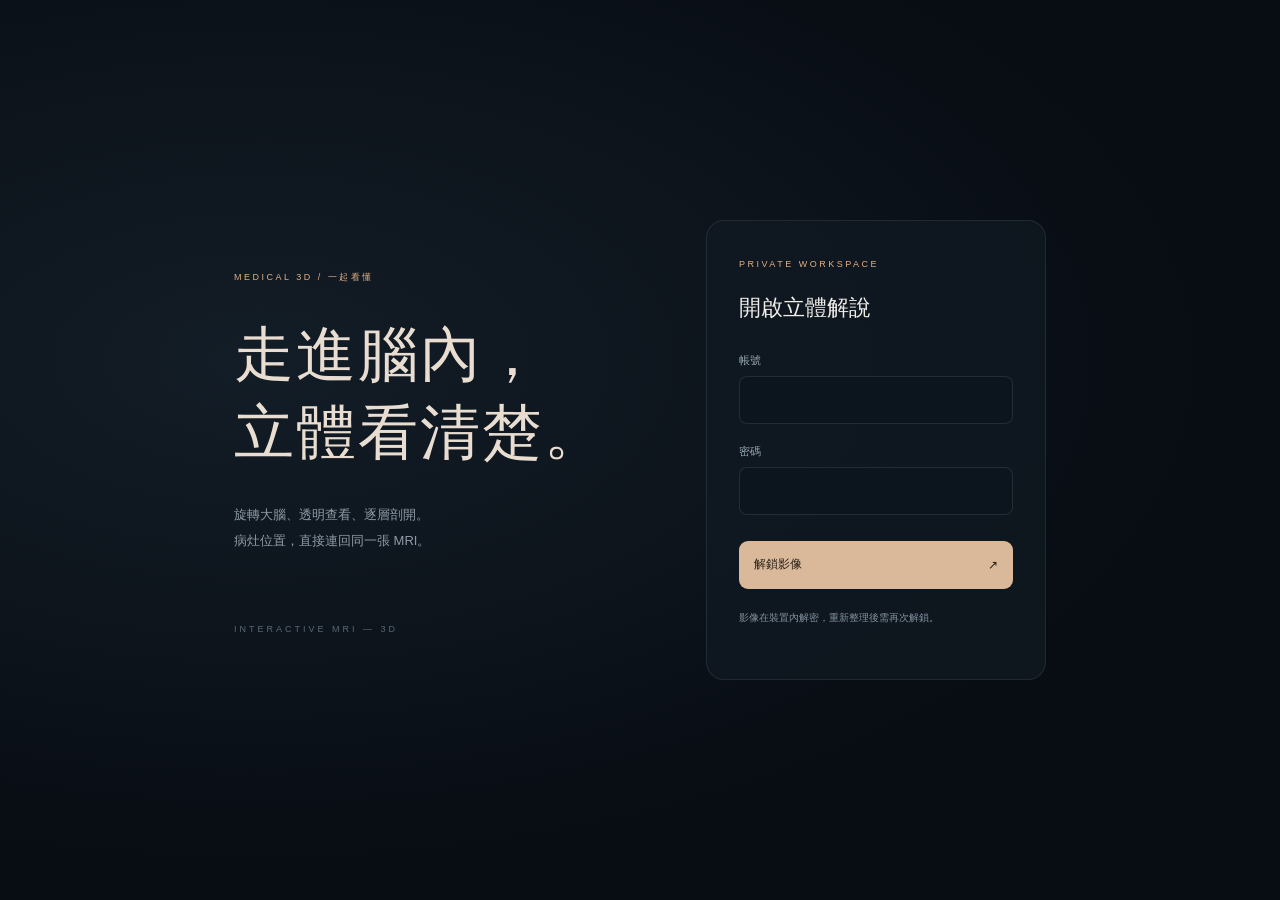
==== commit becf6feb: "Make interactive MRI volume cutaway the primary experience" ====
--- a/index.html
+++ b/index.html
@@ -3,10 +3,10 @@
 <head>
 <meta charset="utf-8"><meta name="viewport" content="width=device-width,initial-scale=1,viewport-fit=cover"><meta name="referrer" content="no-referrer">
 <meta http-equiv="Content-Security-Policy" content="default-src 'self'; script-src 'self' 'wasm-unsafe-eval'; style-src 'self' 'unsafe-inline'; img-src 'self' data: blob:; connect-src 'self'; worker-src 'self' blob:; object-src 'none'; base-uri 'self'; form-action 'none'">
-<meta name="theme-color" content="#080d14"><title>一起看懂腦部影像 · Medical 3D</title><link rel="stylesheet" href="style.css?v=20261001-family1">
-<link rel="stylesheet" href="family.css?v=20261001-family1"></head>
+<meta name="theme-color" content="#080d14"><title>一起看懂腦部影像 · Medical 3D</title><link rel="stylesheet" href="style.css?v=20261002-spatial1">
+<link rel="stylesheet" href="family.css?v=20261002-spatial1"><link rel="stylesheet" href="scene3d.css?v=20261002-spatial1"></head>
 <body class="locked">
-<div id="login" class="login-screen"><div class="login-intro"><span class="eyebrow">MEDICAL 3D / 一起看懂</span><h1>一起看懂，<br>腦裡的變化。</h1><p>病灶在哪裡、影像怎麼看、接下來怎麼做。<br>一頁一個重點，陪你一起理解。</p><span class="login-caption">家屬影像解說 — 01</span></div><form id="loginForm" class="login-card"><span class="eyebrow">PRIVATE WORKSPACE</span><h2>開啟家屬解說</h2><label for="username">帳號</label><input id="username" autocomplete="username" autocapitalize="characters" required><label for="password">密碼</label><input id="password" type="password" autocomplete="current-password" required><button id="unlock" type="submit" class="primary">解鎖影像 <span>↗</span></button><p id="loginStatus" role="status" aria-live="polite">影像在裝置內解密，重新整理後需再次解鎖。</p></form></div>
+<div id="login" class="login-screen"><div class="login-intro"><span class="eyebrow">MEDICAL 3D / 一起看懂</span><h1>走進腦內，<br>立體看清楚。</h1><p>旋轉大腦、透明查看、逐層剖開。<br>病灶位置，直接連回同一張 MRI。</p><span class="login-caption">INTERACTIVE MRI — 3D</span></div><form id="loginForm" class="login-card"><span class="eyebrow">PRIVATE WORKSPACE</span><h2>開啟立體解說</h2><label for="username">帳號</label><input id="username" autocomplete="username" autocapitalize="characters" required><label for="password">密碼</label><input id="password" type="password" autocomplete="current-password" required><button id="unlock" type="submit" class="primary">解鎖影像 <span>↗</span></button><p id="loginStatus" role="status" aria-live="polite">影像在裝置內解密，重新整理後需再次解鎖。</p></form></div>
 <header><a class="brand" href="./"><span class="brand-mark">M<span>3</span></span><span>MEDICAL <b>3D</b><small>BRAIN EXPLORER</small></span></a><div class="study-select"><label class="sr-only" for="dataset">影像資料</label><span class="study-dot"></span><select id="dataset"><option value="phantom">合成幾何 · 功能測試</option></select></div><div class="header-actions"><button id="openFile" class="quiet">匯入</button><button id="settingsToggle" aria-controls="settingsPanel" aria-expanded="false" class="quiet">調整 <span>☷</span></button><button id="lock" class="quiet" hidden>鎖定</button></div><input id="file" type="file" accept=".m3d,.nii" hidden></header>
 <main>
 <div class="canvas-wrap"><canvas id="gl" aria-label="可互動的三維影像"></canvas><div id="empty" hidden></div></div>
@@ -17,5 +17,5 @@
 <div class="bottom-tools"><section id="cutControls" hidden><div class="cut-heading"><label for="clipAxis">剖切方向</label><select id="clipAxis"><option value="0">方向一</option><option value="1">方向二</option><option value="2">方向三</option></select><button id="faceCut" class="quiet">面向剖面</button><output id="clipValue">中央</output></div><div class="cut-range"><span>淺</span><input aria-label="剖切深度" id="clip" type="range" min="-45" max="45" value="0"><span>深</span></div></section><section class="slice-navigation" aria-label="切面位置"><div><label for="slice">原切片位置 <output id="sliceValue">—</output></label><input id="slice" type="range" min="0" max="100" value="50"></div><div class="reslice-control"><label for="sliceX">重切面一 <output id="sliceXValue">—</output></label><input id="sliceX" type="range" min="0" max="255" value="128"></div><div class="reslice-control"><label for="sliceY">重切面二 <output id="sliceYValue">—</output></label><input id="sliceY" type="range" min="0" max="255" value="128"></div></section>
 <nav id="modes" aria-label="顯示方式"><button data-mode="tissue" data-needs-brain hidden><span class="mode-symbol">◈</span>立體探索</button><button data-mode="cut"><span class="mode-symbol">◐</span>剖開看</button><button data-mode="review" data-needs-brain hidden><span class="mode-symbol">⊕</span>分割核對</button><button data-mode="slice"><span class="mode-symbol">▤</span>原切片</button><button data-mode="multi"><span class="mode-symbol">⊞</span>四視窗</button><button data-mode="brain" data-needs-brain hidden><span class="mode-symbol">◇</span>腦外形</button></nav></div>
 <aside id="settingsPanel" hidden><div class="panel-heading"><h2>影像調整</h2><button id="settingsClose" class="quiet" aria-label="關閉調整">×</button></div><section><label for="renderStyle">立體外觀</label><select id="renderStyle"><option value="warm">暖色光影</option><option value="gray">灰階光影</option><option value="flat">原始灰階</option></select><p class="hint">外觀配色不代表組織分類；原切片維持灰階。</p><label for="contrast">亮度下限 <output id="contrastValue">25</output></label><input id="contrast" type="range" min="0" max="240" value="25"><label for="ceiling">亮度上限 <output id="ceilingValue">220</output></label><input id="ceiling" type="range" min="1" max="255" value="220"><label for="opacity">不透明度 <output id="opacityValue">100%</output></label><input id="opacity" type="range" min="5" max="100" value="100"></section><details><summary>來源與限制</summary><p id="details"></p><p id="notice"></p><p>尚未提供腫瘤／血管分割、手術路徑或力學模擬。現有 JPEG 不提供已驗證的解剖方向或毫米尺度。</p></details><footer>本機選檔不會上傳<br><a href="vendor/NIIVUE-LICENSE.txt">NiiVue 0.58.0</a> · EXPLORER 04</footer></aside>
-</main><script type="module" src="portal.js?v=20261001-family1"></script>
+</main><script type="module" src="portal.js?v=20261002-spatial1"></script>
 </body></html>
--- a/scene3d.css
+++ b/scene3d.css
@@ -0,0 +1,14 @@
+body.spatial-mode{overflow:hidden;background:#0b141e;color:#e9e4dc}.spatial-mode>header,.spatial-mode>main,.spatial-mode>#family{display:none!important}#spatial{height:100dvh;background:radial-gradient(ellipse at 62% 44%,#263b4938,transparent 64%);font-family:-apple-system,BlinkMacSystemFont,"Noto Sans TC",sans-serif}.spatial-header{height:82px;padding:0 36px;display:flex;justify-content:space-between;background:#0b141e99;border-bottom:1px solid #b3c8d215}.spatial-brand{display:flex;gap:17px;align-items:center}.spatial-brand>span{font-size:34px;letter-spacing:-3px;color:#e0bb96}.spatial-brand>div{font-size:11px;letter-spacing:2.5px}.spatial-brand small{display:block;font-size:10px;letter-spacing:2px;color:#748c9b;margin-top:6px}.spatial-study{display:flex;align-items:center;gap:20px}.spatial-study select{border:1px solid #b3c8d225;color:#b8c7cd;background:#111e29;padding:10px 15px;font-size:12px}.spatial-study button{border:0;background:none;font-size:12px;color:#9aafb8}.spatial-workspace{height:calc(100dvh - 124px);position:relative;display:grid;grid-template-columns:290px minmax(0,1fr) 215px;padding:38px 34px 18px;gap:15px}.spatial-copy{position:relative;z-index:3;pointer-events:none}.spatial-copy>*{pointer-events:auto}.spatial-kicker{font-size:10px;letter-spacing:2px;color:#bc997c}.spatial-copy h1{font-weight:400;font-size:30px;line-height:1.5;letter-spacing:1px;margin:20px 0}.spatial-copy>p{color:#91a6b1;font-size:13px;line-height:2;max-width:260px}.spatial-location{display:flex;align-items:center;gap:12px;margin:28px 0 30px;padding:16px 0;border-top:1px solid #ffffff10;border-bottom:1px solid #ffffff10}.spatial-location>i{width:8px;height:8px;background:#f3b277;border-radius:50%;box-shadow:0 0 14px #f3b27775;flex-shrink:0}.spatial-location span{display:block;color:#829da9;font-size:10px;margin-bottom:9px}.spatial-location strong{font-size:13px;line-height:1.6;font-weight:400;color:#e3bd9a}.spatial-modes{display:flex;flex-direction:column;gap:10px}.spatial-modes button{position:relative;text-align:left;padding:15px 18px 15px 48px;border:1px solid #ffffff12;border-radius:10px;background:#14212c70}.spatial-modes button>span{position:absolute;left:17px;top:17px;font-size:10px;color:#688291}.spatial-modes b{font-size:13px;font-weight:400;color:#b4c4cc}.spatial-modes small{display:block;font-size:10px;color:#6b8594;margin-top:7px}.spatial-modes button[aria-pressed=true]{background:#273337;border-color:#d0ab7860}.spatial-modes button[aria-pressed=true] b{color:#f0cfab}.spatial-modes button[aria-pressed=true] small{color:#a09583}.spatial-report{margin-top:20px;padding:0;border:0;background:none;color:#b9c7c8;font-size:11px;min-height:44px}.spatial-stage{position:relative;min-width:0;isolation:isolate}.spatial-stage canvas{width:100%;height:100%;display:block;touch-action:none}.spatial-hint{position:absolute;top:6px;left:50%;transform:translateX(-50%);font-size:10px;letter-spacing:1px;color:#667f8f;white-space:nowrap;pointer-events:none}.spatial-tools{position:absolute;right:0;top:40px;display:flex;flex-direction:column;gap:10px}.spatial-tools button{border:1px solid #abc2cd25;border-radius:50%;width:42px;height:42px;background:#12212c99;color:#b5a18a;font-size:24px;backdrop-filter:blur(10px)}.spatial-tools button[aria-pressed=true]{border-color:#d6a57580;color:#ffd09f}.spatial-tag{position:absolute;pointer-events:none;display:flex;gap:10px;align-items:center;color:#f2c79d;background:#101c28d9;border:1px solid #b7946b60;border-radius:9px;padding:10px 12px;box-shadow:0 10px 30px #0004;z-index:3;max-width:180px;font-size:11px}.spatial-tag i{width:6px;height:6px;background:#edbc86;border-radius:50%;flex-shrink:0}.spatial-tag small{display:block;font-size:8px;color:#a28f7e;margin-top:6px}.spatial-orbit-label{position:absolute;bottom:14px;left:50%;transform:translateX(-50%);font-size:8px;letter-spacing:3px;color:#527084;pointer-events:none;white-space:nowrap}.spatial-source{align-self:end;padding:14px;background:#12202a8a;border:1px solid #abc2cd1c;border-radius:13px;z-index:3}.source-title{display:flex;justify-content:space-between;font-size:10px;color:#9fb2bc;gap:8px}.source-title output{font-size:9px;color:#c3a17e}.spatial-source img{display:block;width:100%;aspect-ratio:1;background:#000;margin-top:14px;border-radius:7px}.source-caption{font-size:9px;color:#8ba0ab;line-height:1.8;margin-top:12px}.spatial-source>label{display:block;font-size:10px;color:#a0b4bd;margin:17px 0 6px}.spatial-source input{accent-color:#d1aa82}.spatial-source>button{width:100%;margin-top:8px;border:1px solid #a4bbca28;background:none;border-radius:8px;color:#bbaa93;min-height:40px;font-size:10px}.spatial-source details{margin-top:12px}.spatial-source summary{font-size:9px;color:#637e8f;min-height:35px;padding-top:12px}.spatial-source details p{font-size:10px;color:#8ba0ab;line-height:1.8}.spatial-footer{height:42px;padding:0 36px;display:flex;justify-content:space-between;align-items:center;font-size:9px;color:#687f8f;margin:0}.spatial-footer span:last-child{color:#b29b83}
+@media(min-width:1450px){.spatial-workspace{grid-template-columns:320px minmax(0,1fr) 240px;gap:30px;padding:50px}.spatial-copy h1{font-size:36px}.spatial-copy>p{font-size:14px}.spatial-modes button{padding-top:20px;padding-bottom:20px}}
+@media(max-width:1050px){.spatial-workspace{grid-template-columns:240px minmax(0,1fr) 165px;padding:28px 24px 12px;gap:8px}.spatial-copy h1{font-size:25px}.spatial-copy>p{font-size:12px}.spatial-location{margin:20px 0}.spatial-modes button{padding:12px 12px 12px 40px}.spatial-modes button>span{left:13px}.spatial-modes small{font-size:9px}.spatial-source{padding:10px}.spatial-tag{font-size:10px}.spatial-header{padding:0 24px}}
+@media(max-width:900px) and (orientation:portrait){.spatial-workspace{display:block;padding:0;height:calc(100dvh - 124px)}.spatial-copy{position:absolute;top:22px;left:26px;right:26px;display:grid;grid-template-columns:1fr 240px;column-gap:25px}.spatial-copy h1{font-size:28px;margin:12px 0}.spatial-kicker{grid-column:1}.spatial-copy>p{grid-column:1;margin:0;max-width:360px}.spatial-location{position:absolute;right:0;top:0;width:210px;margin:0;border-top:0}.spatial-modes{position:fixed;left:26px;right:26px;bottom:70px;flex-direction:row}.spatial-modes button{flex:1;padding:16px 12px;text-align:center}.spatial-modes button>span{display:none}.spatial-report{position:fixed;left:26px;bottom:24px;margin:0;z-index:6}.spatial-stage{position:absolute;left:0;right:0;top:180px;bottom:165px}.spatial-hint{top:0}.spatial-tools{right:24px}.spatial-source{position:absolute;right:26px;bottom:166px;width:160px}.spatial-source>img{width:100%;max-height:100px;object-fit:contain;margin-top:8px}.spatial-source .source-caption,.spatial-source details{display:none}.spatial-source>label{margin-top:10px}.spatial-source>button{min-height:36px;font-size:9px}.spatial-footer{position:fixed;bottom:11px;right:26px;height:24px;padding:0;font-size:8px;display:block;text-align:right}.spatial-footer span{display:block;line-height:1.8}.spatial-stage .spatial-orbit-label{bottom:12px}}
+@media(max-width:620px){.spatial-header{height:64px;padding:0 17px}.spatial-brand{gap:10px}.spatial-brand>span{font-size:29px}.spatial-brand>div{font-size:9px;letter-spacing:1px}.spatial-brand small{font-size:8px;letter-spacing:1px}.spatial-study{gap:7px}.spatial-study select{font-size:10px;max-width:145px;padding:8px 7px;min-height:38px}.spatial-study button{font-size:10px;min-height:40px}.spatial-workspace{height:calc(100dvh - 64px)}.spatial-copy{top:17px;left:19px;right:19px;display:block}.spatial-kicker{font-size:8px;letter-spacing:1.6px}.spatial-copy h1{font-size:23px;line-height:1.4;margin:10px 0}.spatial-copy h1 br{display:none}.spatial-copy>p{font-size:11px;line-height:1.8;max-width:100%}.spatial-location{position:static;width:auto;display:flex;gap:8px;margin:12px 0;padding:0;border:0}.spatial-location span{display:none}.spatial-location strong{font-size:10px}.spatial-location i{width:5px;height:5px}.spatial-stage{top:150px;bottom:160px;left:-25px;right:-25px}.spatial-hint{font-size:8px;top:5px}.spatial-tools{right:39px;top:30px;gap:7px}.spatial-tools button{width:36px;height:36px;min-height:36px;font-size:21px}.spatial-source{bottom:164px;right:16px;width:105px;padding:7px;background:#0f1c28de;border-radius:9px}.source-title{font-size:7px;gap:3px}.source-title output{font-size:7px}.spatial-source img{margin-top:5px;max-height:85px}.spatial-source>label{font-size:8px;margin:6px 0 0}.spatial-source input{height:18px}.spatial-source>button{font-size:7px;min-height:29px;margin-top:0}.spatial-modes{left:15px;right:15px;bottom:68px;gap:5px}.spatial-modes button{padding:13px 4px;min-height:64px;border-radius:9px}.spatial-modes b{font-size:11px}.spatial-modes small{font-size:7px;line-height:1.5;margin-top:5px}.spatial-report{left:18px;bottom:18px;font-size:9px;min-height:40px}.spatial-footer{bottom:13px;right:17px;font-size:6px;max-width:200px}.spatial-tag{padding:7px 9px;font-size:8px;max-width:145px;gap:6px}.spatial-tag small{font-size:7px;margin-top:4px}.spatial-stage .spatial-orbit-label{font-size:6px;bottom:5px}.spatial-mode .family-loading{background:#0b141ef0;color:#dec4a7}}
+@media(max-height:850px) and (min-width:901px){.spatial-workspace{padding-top:20px;grid-template-columns:245px 1fr 180px}.spatial-copy h1{font-size:25px;margin:12px 0}.spatial-copy>p{font-size:11px}.spatial-location{margin:12px 0;padding:10px 0}.spatial-modes button{padding-top:10px;padding-bottom:10px}.spatial-report{margin-top:5px}.spatial-source details{display:none}.spatial-source img{max-height:150px;object-fit:contain}}
+
+.spatial-copy{overflow-y:auto;scrollbar-width:thin;max-height:100%;padding-right:6px}.spatial-report{display:block}@media(max-width:900px) and (orientation:portrait){.spatial-copy{overflow:visible;max-height:none}}
+
+#spatial{overflow:clip}.spatial-stage canvas{outline:none}@media(max-width:620px){.spatial-stage{left:0;right:0}.spatial-tools{right:14px}}
+
+.spatial-workspace{grid-template-rows:minmax(0,1fr)}.spatial-stage{min-height:0}
+
+@media(max-width:900px) and (orientation:portrait){.spatial-copy h1{grid-column:1}}
